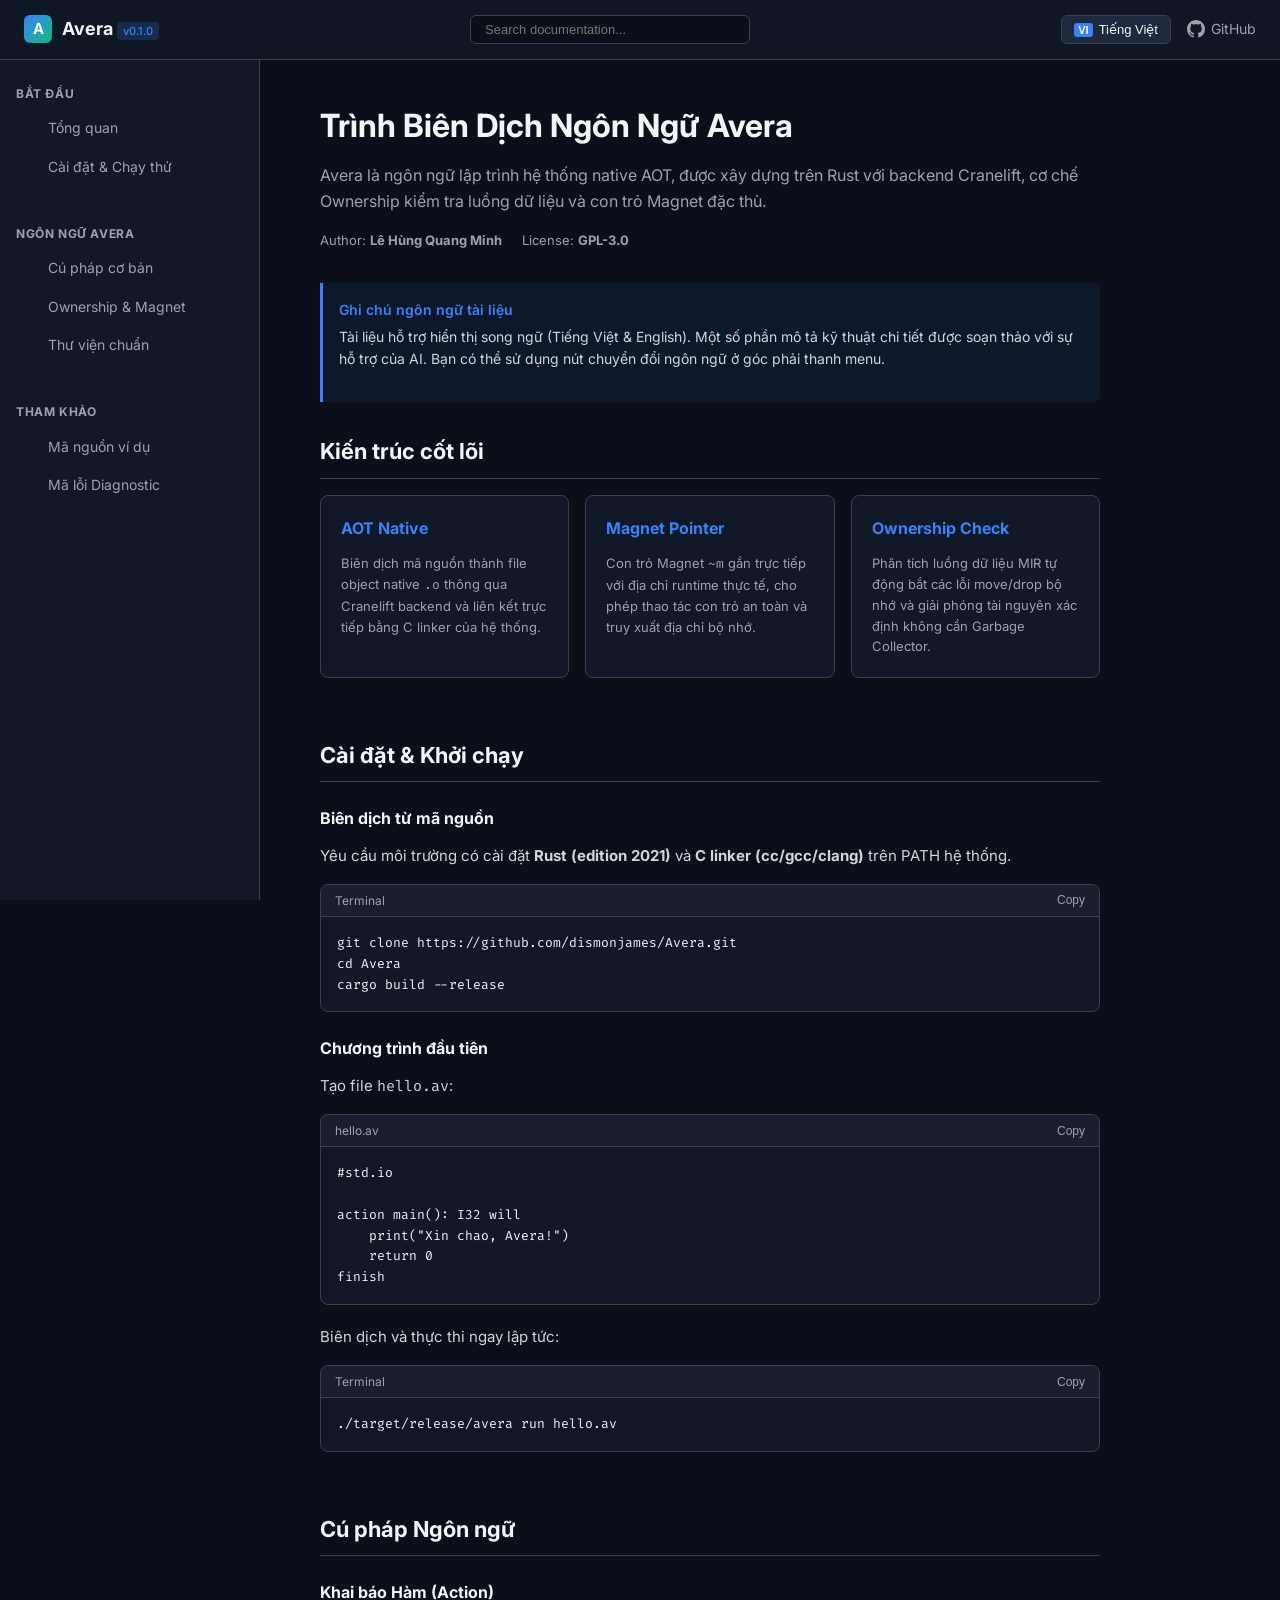
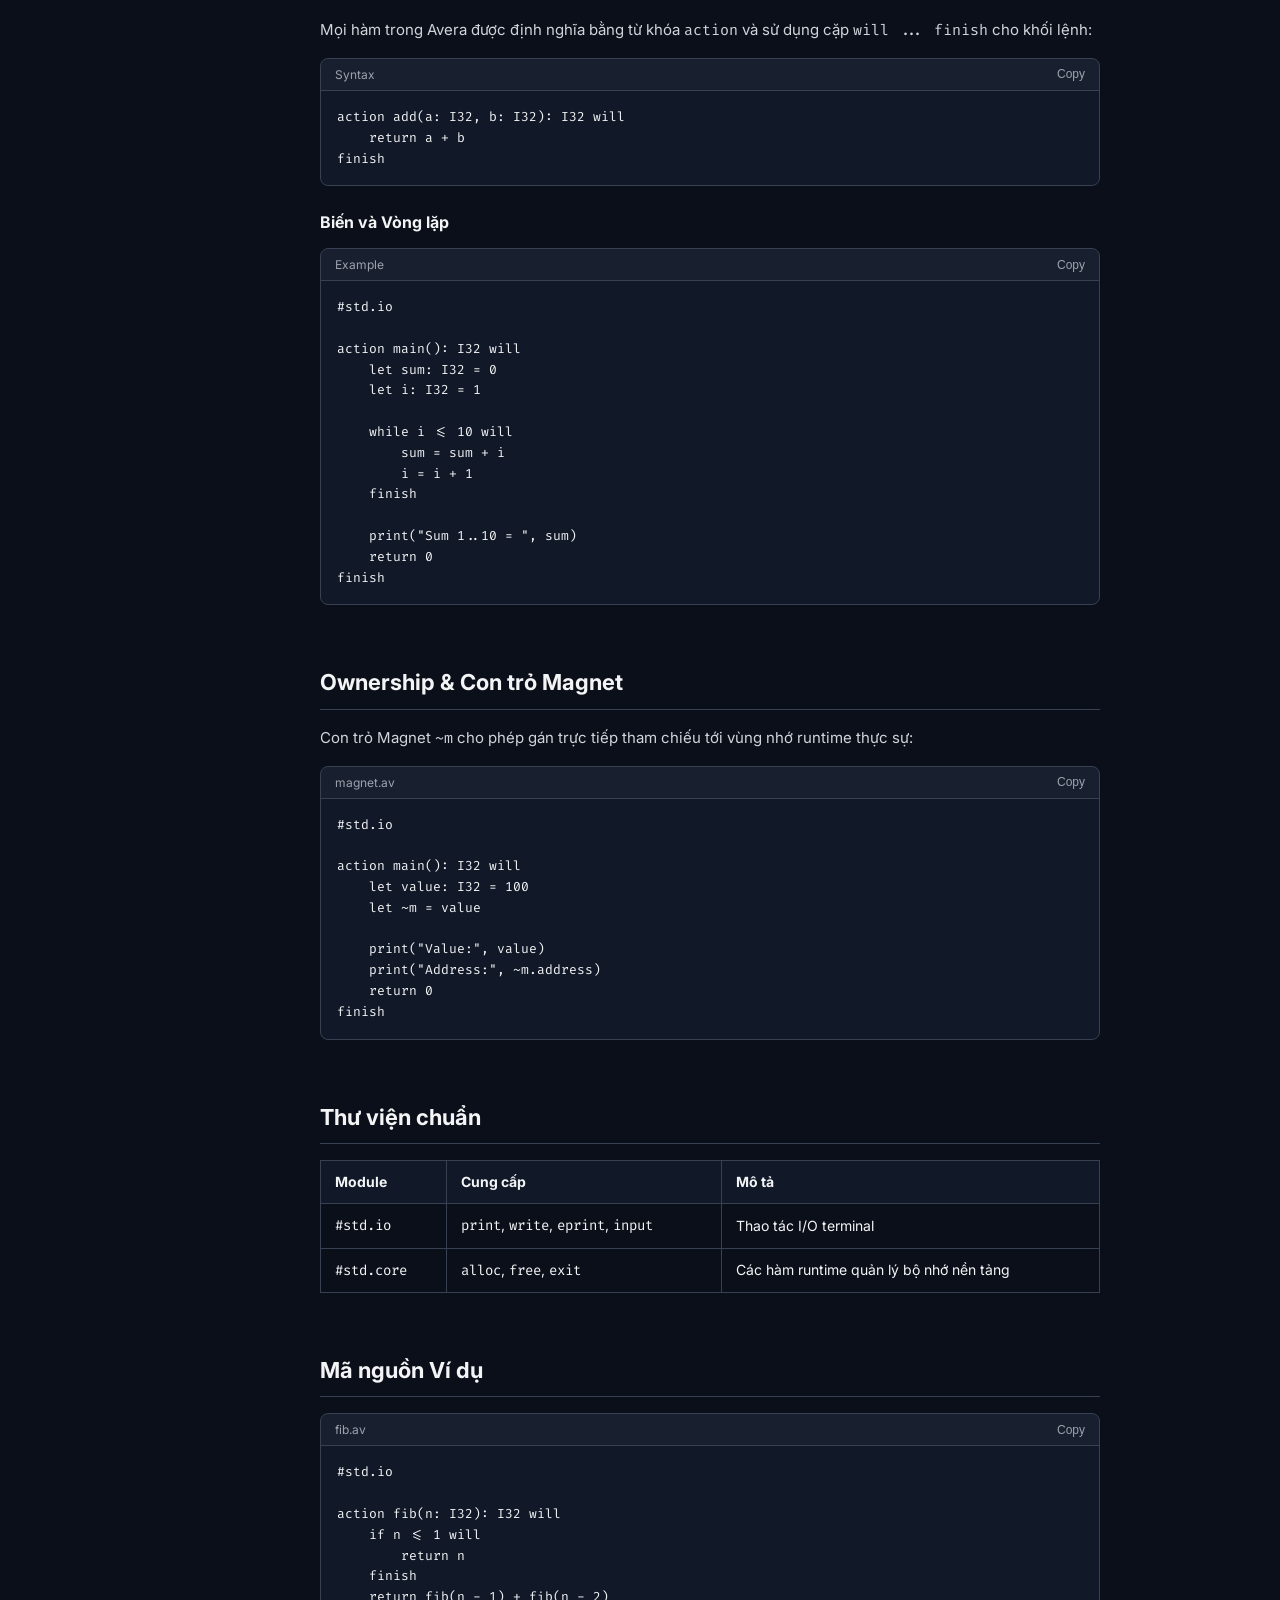
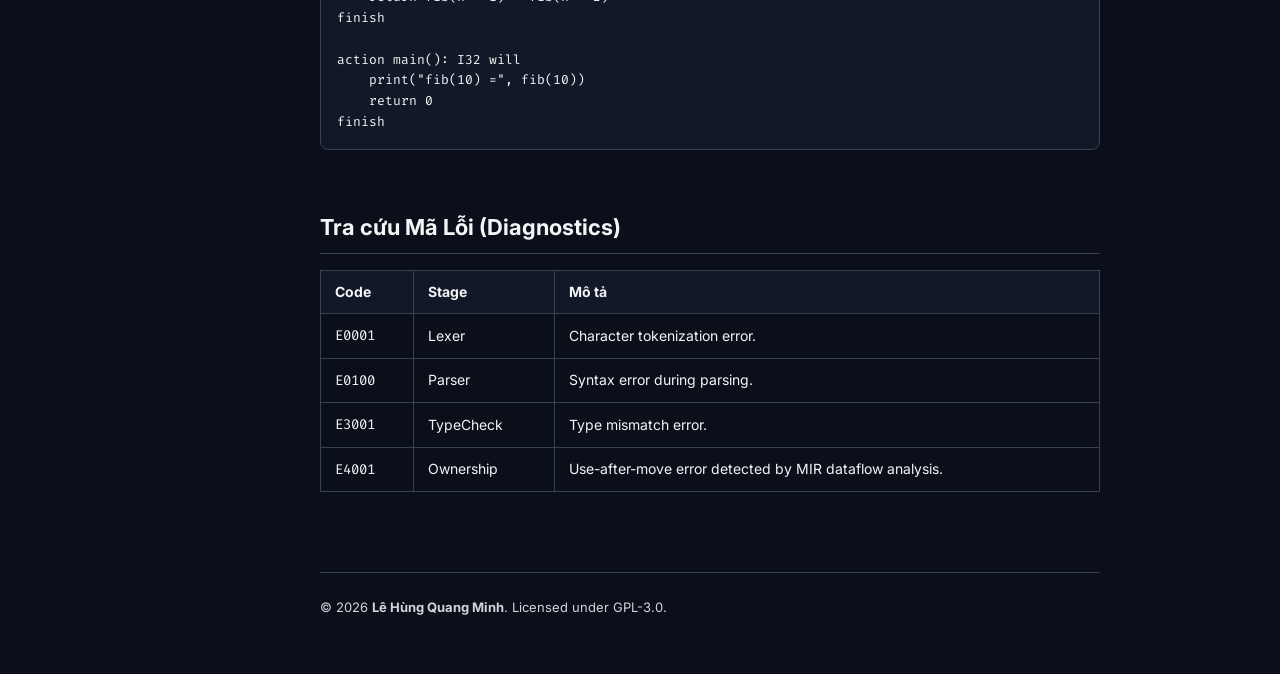
==== site/index.html @ b6e8fd67 "them trang docs bi-lingual va cau hinh github actions deploy github pages" ====
<!DOCTYPE html>
<html lang="vi" class="dark">
<head>
  <meta charset="UTF-8">
  <meta name="viewport" content="width=device-width, initial-scale=1.0">
  <title>Avera Compiler — Documentation</title>
  <link rel="preconnect" href="https://fonts.googleapis.com">
  <link rel="preconnect" href="https://fonts.gstatic.com" crossorigin>
  <link href="https://fonts.googleapis.com/css2?family=Fira+Code:wght@400;500;600&family=Inter:wght@300;400;500;600;700&display=swap" rel="stylesheet">
  <link rel="stylesheet" href="style.css">
</head>
<body>
  <header class="navbar">
    <div class="nav-left">
      <a href="#" class="logo">
        <span class="logo-mark">A</span>
        <span class="logo-text">Avera <span class="version-tag">v0.1.0</span></span>
      </a>
    </div>
    <div class="nav-center">
      <div class="search-box">
        <input type="text" id="searchInput" placeholder="Search documentation...">
      </div>
    </div>
    <div class="nav-right">
      <button id="langToggleBtn" class="lang-btn" aria-label="Toggle language">
        <span class="lang-badge">VI</span>
        <span class="lang-text">Tiếng Việt</span>
      </button>
      <a href="https://github.com/dismonjames/Avera" target="_blank" rel="noopener" class="github-link">
        <svg height="18" width="18" viewBox="0 0 16 16" fill="currentColor">
          <path d="M8 0C3.58 0 0 3.58 0 8c0 3.54 2.29 6.53 5.47 7.59.4.07.55-.17.55-.38 0-.19-.01-.82-.01-1.49-2.01.37-2.53-.49-2.69-.94-.09-.23-.48-.94-.82-1.13-.28-.15-.68-.52-.01-.53.63-.01 1.08.58 1.23.82.72 1.21 1.87.87 2.33.66.07-.52.28-.87.51-1.07-1.78-.2-3.64-.89-3.64-3.95 0-.87.31-1.59.82-2.15-.08-.2-.36-1.02.08-2.12 0 0 .67-.21 2.2.82.64-.18 1.32-.27 2-.27.68 0 1.36.09 2 .27 1.53-1.04 2.2-.82 2.2-.82.44 1.1.16 1.92.08 2.12.51.56.82 1.28.82 2.15 0 3.07-1.87 3.75-3.65 3.95.29.25.54.73.54 1.48 0 1.07-.01 1.93-.01 2.2 0 .21.15.46.55.38A8.013 8.013 0 0016 8c0-4.42-3.58-8-8-8z"/>
        </svg>
        GitHub
      </a>
    </div>
  </header>

  <div class="layout">
    <aside class="sidebar">
      <nav class="sidebar-nav">
        <div class="nav-section">
          <div class="nav-section-title"><span class="lang-vi">Bắt đầu</span><span class="lang-en hidden">Getting Started</span></div>
          <ul>
            <li><a href="#overview" class="nav-link active"><span class="lang-vi">Tổng quan</span><span class="lang-en hidden">Overview</span></a></li>
            <li><a href="#quickstart" class="nav-link"><span class="lang-vi">Cài đặt & Chạy thử</span><span class="lang-en hidden">Quickstart</span></a></li>
          </ul>
        </div>

        <div class="nav-section">
          <div class="nav-section-title"><span class="lang-vi">Ngôn ngữ Avera</span><span class="lang-en hidden">Language Reference</span></div>
          <ul>
            <li><a href="#syntax" class="nav-link"><span class="lang-vi">Cú pháp cơ bản</span><span class="lang-en hidden">Basic Syntax</span></a></li>
            <li><a href="#ownership" class="nav-link"><span class="lang-vi">Ownership & Magnet</span><span class="lang-en hidden">Ownership & Magnet</span></a></li>
            <li><a href="#stdlib" class="nav-link"><span class="lang-vi">Thư viện chuẩn</span><span class="lang-en hidden">Standard Library</span></a></li>
          </ul>
        </div>

        <div class="nav-section">
          <div class="nav-section-title"><span class="lang-vi">Tham khảo</span><span class="lang-en hidden">Reference</span></div>
          <ul>
            <li><a href="#examples" class="nav-link"><span class="lang-vi">Mã nguồn ví dụ</span><span class="lang-en hidden">Code Examples</span></a></li>
            <li><a href="#diagnostics" class="nav-link"><span class="lang-vi">Mã lỗi Diagnostic</span><span class="lang-en hidden">Diagnostics</span></a></li>
          </ul>
        </div>
      </nav>
    </aside>

    <main class="main-content">
      <!-- Section: Overview -->
      <section id="overview" class="doc-section">
        <div class="hero">
          <h1>
            <span class="lang-vi">Trình Biên Dịch Ngôn Ngữ Avera</span>
            <span class="lang-en hidden">The Avera Compiler Documentation</span>
          </h1>
          <p class="lead">
            <span class="lang-vi">Avera là ngôn ngữ lập trình hệ thống native AOT, được xây dựng trên Rust với backend Cranelift, cơ chế Ownership kiểm tra luồng dữ liệu và con trỏ Magnet đặc thù.</span>
            <span class="lang-en hidden">Avera is a stage-0 AOT native systems programming language written in Rust with Cranelift codegen, compile-time ownership tracking, and Magnet pointers.</span>
          </p>
          <div class="meta-row">
            <span class="meta-item">Author: <strong>Lê Hùng Quang Minh</strong></span>
            <span class="meta-item">License: <strong>GPL-3.0</strong></span>
          </div>
        </div>

        <div class="notice-box">
          <div class="notice-title"><span class="lang-vi">Ghi chú ngôn ngữ tài liệu</span><span class="lang-en hidden">Documentation Language Note</span></div>
          <p class="lang-vi">Tài liệu hỗ trợ hiển thị song ngữ (Tiếng Việt & English). Một số phần mô tả kỹ thuật chi tiết được soạn thảo với sự hỗ trợ của AI. Bạn có thể sử dụng nút chuyển đổi ngôn ngữ ở góc phải thanh menu.</p>
          <p class="lang-en hidden">This site supports bilingual documentation (Vietnamese & English). Toggle the language switcher at the top navigation bar at any time.</p>
        </div>

        <h2><span class="lang-vi">Kiến trúc cốt lõi</span><span class="lang-en hidden">Core Architecture</span></h2>
        <div class="grid-3">
          <div class="card">
            <h3><span class="lang-vi">AOT Native</span><span class="lang-en hidden">AOT Native</span></h3>
            <p class="lang-vi">Biên dịch mã nguồn thành file object native <code>.o</code> thông qua Cranelift backend và liên kết trực tiếp bằng C linker của hệ thống.</p>
            <p class="lang-en hidden">Compiles source code to native object files using Cranelift IR and links directly with system C linker.</p>
          </div>
          <div class="card">
            <h3><span class="lang-vi">Magnet Pointer</span><span class="lang-en hidden">Magnet Pointer</span></h3>
            <p class="lang-vi">Con trỏ Magnet <code>~m</code> gắn trực tiếp với địa chỉ runtime thực tế, cho phép thao tác con trỏ an toàn và truy xuất địa chỉ bộ nhớ.</p>
            <p class="lang-en hidden">Magnet pointers <code>~m</code> attach to live runtime memory addresses and allow explicit machine address inspection.</p>
          </div>
          <div class="card">
            <h3><span class="lang-vi">Ownership Check</span><span class="lang-en hidden">Ownership Check</span></h3>
            <p class="lang-vi">Phân tích luồng dữ liệu MIR tự động bắt các lỗi move/drop bộ nhớ và giải phóng tài nguyên xác định không cần Garbage Collector.</p>
            <p class="lang-en hidden">MIR dataflow analysis verifies memory move and drop states automatically without requiring a Garbage Collector.</p>
          </div>
        </div>
      </section>

      <!-- Section: Quickstart -->
      <section id="quickstart" class="doc-section">
        <h2><span class="lang-vi">Cài đặt & Khởi chạy</span><span class="lang-en hidden">Quickstart & Installation</span></h2>

        <h3><span class="lang-vi">Biên dịch từ mã nguồn</span><span class="lang-en hidden">Building from Source</span></h3>
        <p class="lang-vi">Yêu cầu môi trường có cài đặt <strong>Rust (edition 2021)</strong> và <strong>C linker (cc/gcc/clang)</strong> trên PATH hệ thống.</p>
        <p class="lang-en hidden">Requires <strong>Rust (edition 2021)</strong> and a system <strong>C linker (cc/gcc/clang)</strong> available on PATH.</p>

        <div class="code-block">
          <div class="code-header"><span>Terminal</span><button class="copy-btn">Copy</button></div>
          <pre><code>git clone https://github.com/dismonjames/Avera.git
cd Avera
cargo build --release</code></pre>
        </div>

        <h3><span class="lang-vi">Chương trình đầu tiên</span><span class="lang-en hidden">First Program</span></h3>
        <p class="lang-vi">Tạo file <code>hello.av</code>:</p>
        <p class="lang-en hidden">Create file <code>hello.av</code>:</p>

        <div class="code-block">
          <div class="code-header"><span>hello.av</span><button class="copy-btn">Copy</button></div>
          <pre><code>#std.io

action main(): I32 will
    print("Xin chao, Avera!")
    return 0
finish</code></pre>
        </div>

        <p class="lang-vi">Biên dịch và thực thi ngay lập tức:</p>
        <p class="lang-en hidden">Compile and run immediately:</p>
        <div class="code-block">
          <div class="code-header"><span>Terminal</span><button class="copy-btn">Copy</button></div>
          <pre><code>./target/release/avera run hello.av</code></pre>
        </div>
      </section>

      <!-- Section: Syntax -->
      <section id="syntax" class="doc-section">
        <h2><span class="lang-vi">Cú pháp Ngôn ngữ</span><span class="lang-en hidden">Language Syntax</span></h2>

        <h3><span class="lang-vi">Khai báo Hàm (Action)</span><span class="lang-en hidden">Function Declarations (Actions)</span></h3>
        <p class="lang-vi">Mọi hàm trong Avera được định nghĩa bằng từ khóa <code>action</code> và sử dụng cặp <code>will ... finish</code> cho khối lệnh:</p>
        <p class="lang-en hidden">Functions in Avera are defined using the <code>action</code> keyword with <code>will ... finish</code> block scopes:</p>

        <div class="code-block">
          <div class="code-header"><span>Syntax</span><button class="copy-btn">Copy</button></div>
          <pre><code>action add(a: I32, b: I32): I32 will
    return a + b
finish</code></pre>
        </div>

        <h3><span class="lang-vi">Biến và Vòng lặp</span><span class="lang-en hidden">Variables & Loops</span></h3>
        <div class="code-block">
          <div class="code-header"><span>Example</span><button class="copy-btn">Copy</button></div>
          <pre><code>#std.io

action main(): I32 will
    let sum: I32 = 0
    let i: I32 = 1

    while i <= 10 will
        sum = sum + i
        i = i + 1
    finish

    print("Sum 1..10 = ", sum)
    return 0
finish</code></pre>
        </div>
      </section>

      <!-- Section: Ownership -->
      <section id="ownership" class="doc-section">
        <h2><span class="lang-vi">Ownership & Con trỏ Magnet</span><span class="lang-en hidden">Ownership & Magnet Pointers</span></h2>
        <p class="lang-vi">Con trỏ Magnet <code>~m</code> cho phép gán trực tiếp tham chiếu tới vùng nhớ runtime thực sự:</p>
        <p class="lang-en hidden">Magnet pointers <code>~m</code> bind directly to runtime memory addresses:</p>

        <div class="code-block">
          <div class="code-header"><span>magnet.av</span><button class="copy-btn">Copy</button></div>
          <pre><code>#std.io

action main(): I32 will
    let value: I32 = 100
    let ~m = value

    print("Value:", value)
    print("Address:", ~m.address)
    return 0
finish</code></pre>
        </div>
      </section>

      <!-- Section: Stdlib -->
      <section id="stdlib" class="doc-section">
        <h2><span class="lang-vi">Thư viện chuẩn</span><span class="lang-en hidden">Standard Library</span></h2>
        <table class="table">
          <thead>
            <tr>
              <th>Module</th>
              <th><span class="lang-vi">Cung cấp</span><span class="lang-en hidden">Exports</span></th>
              <th><span class="lang-vi">Mô tả</span><span class="lang-en hidden">Description</span></th>
            </tr>
          </thead>
          <tbody>
            <tr>
              <td><code>#std.io</code></td>
              <td><code>print</code>, <code>write</code>, <code>eprint</code>, <code>input</code></td>
              <td><span class="lang-vi">Thao tác I/O terminal</span><span class="lang-en hidden">Console input and output</span></td>
            </tr>
            <tr>
              <td><code>#std.core</code></td>
              <td><code>alloc</code>, <code>free</code>, <code>exit</code></td>
              <td><span class="lang-vi">Các hàm runtime quản lý bộ nhớ nền tảng</span><span class="lang-en hidden">Core memory and runtime routines</span></td>
            </tr>
          </tbody>
        </table>
      </section>

      <!-- Section: Examples -->
      <section id="examples" class="doc-section">
        <h2><span class="lang-vi">Mã nguồn Ví dụ</span><span class="lang-en hidden">Code Examples</span></h2>
        <div class="code-block">
          <div class="code-header"><span>fib.av</span><button class="copy-btn">Copy</button></div>
          <pre><code>#std.io

action fib(n: I32): I32 will
    if n <= 1 will
        return n
    finish
    return fib(n - 1) + fib(n - 2)
finish

action main(): I32 will
    print("fib(10) =", fib(10))
    return 0
finish</code></pre>
        </div>
      </section>

      <!-- Section: Diagnostics -->
      <section id="diagnostics" class="doc-section">
        <h2><span class="lang-vi">Tra cứu Mã Lỗi (Diagnostics)</span><span class="lang-en hidden">Diagnostics Reference</span></h2>
        <table class="table">
          <thead>
            <tr>
              <th>Code</th>
              <th>Stage</th>
              <th><span class="lang-vi">Mô tả</span><span class="lang-en hidden">Explanation</span></th>
            </tr>
          </thead>
          <tbody>
            <tr><td><code>E0001</code></td><td>Lexer</td><td>Character tokenization error.</td></tr>
            <tr><td><code>E0100</code></td><td>Parser</td><td>Syntax error during parsing.</td></tr>
            <tr><td><code>E3001</code></td><td>TypeCheck</td><td>Type mismatch error.</td></tr>
            <tr><td><code>E4001</code></td><td>Ownership</td><td>Use-after-move error detected by MIR dataflow analysis.</td></tr>
          </tbody>
        </table>
      </section>

      <footer class="footer">
        <p>© 2026 <strong>Lê Hùng Quang Minh</strong>. Licensed under GPL-3.0.</p>
      </footer>
    </main>
  </div>

  <script src="app.js"></script>
</body>
</html>
---- site/style.css ----
:root {
  --bg-main: #0b0f19;
  --bg-sidebar: #111827;
  --bg-card: #1f293d;
  --border-color: #374151;
  --text-main: #f3f4f6;
  --text-muted: #9ca3af;
  --primary: #3b82f6;
  --primary-hover: #2563eb;
  --accent: #10b981;
  --code-bg: #111827;
  --font-body: 'Inter', -apple-system, BlinkMacSystemFont, sans-serif;
  --font-mono: 'Fira Code', monospace;
}

* {
  box-sizing: border-box;
  margin: 0;
  padding: 0;
}

body {
  background-color: var(--bg-main);
  color: var(--text-main);
  font-family: var(--font-body);
  font-size: 15px;
  line-height: 1.6;
  -webkit-font-smoothing: antialiased;
}

/* Navbar */
.navbar {
  position: fixed;
  top: 0;
  left: 0;
  right: 0;
  height: 60px;
  background-color: rgba(17, 24, 39, 0.85);
  backdrop-filter: blur(10px);
  border-bottom: 1px solid var(--border-color);
  display: flex;
  align-items: center;
  justify-content: space-between;
  padding: 0 24px;
  z-index: 100;
}

.logo {
  display: flex;
  align-items: center;
  gap: 10px;
  text-decoration: none;
  color: var(--text-main);
  font-weight: 700;
  font-size: 18px;
}

.logo-mark {
  background: linear-gradient(135deg, #3b82f6, #10b981);
  color: #fff;
  width: 28px;
  height: 28px;
  border-radius: 6px;
  display: flex;
  align-items: center;
  justify-content: center;
  font-size: 15px;
}

.version-tag {
  font-size: 11px;
  background-color: rgba(59, 130, 246, 0.2);
  color: var(--primary);
  padding: 2px 6px;
  border-radius: 4px;
  font-weight: 500;
}

.search-box input {
  background-color: var(--bg-main);
  border: 1px solid var(--border-color);
  border-radius: 6px;
  padding: 6px 14px;
  color: var(--text-main);
  width: 280px;
  font-size: 13px;
  outline: none;
  transition: border-color 0.2s;
}

.search-box input:focus {
  border-color: var(--primary);
}

.nav-right {
  display: flex;
  align-items: center;
  gap: 16px;
}

.lang-btn {
  background-color: var(--bg-card);
  border: 1px solid var(--border-color);
  color: var(--text-main);
  padding: 6px 12px;
  border-radius: 6px;
  font-size: 13px;
  cursor: pointer;
  display: flex;
  align-items: center;
  gap: 6px;
  transition: background-color 0.2s;
}

.lang-btn:hover {
  background-color: #374151;
}

.lang-badge {
  font-size: 11px;
  font-weight: 700;
  background-color: var(--primary);
  color: #fff;
  padding: 1px 4px;
  border-radius: 3px;
}

.github-link {
  color: var(--text-muted);
  text-decoration: none;
  display: flex;
  align-items: center;
  gap: 6px;
  font-size: 14px;
  transition: color 0.2s;
}

.github-link:hover {
  color: var(--text-main);
}

/* Layout */
.layout {
  display: flex;
  margin-top: 60px;
  min-height: calc(100vh - 60px);
}

.sidebar {
  width: 260px;
  background-color: var(--bg-sidebar);
  border-right: 1px solid var(--border-color);
  position: fixed;
  top: 60px;
  bottom: 0;
  overflow-y: auto;
  padding: 24px 16px;
}

.sidebar-nav {
  display: flex;
  flex-direction: column;
  gap: 24px;
}

.nav-section-title {
  font-size: 12px;
  font-weight: 700;
  text-transform: uppercase;
  color: var(--text-muted);
  letter-spacing: 0.05em;
  margin-bottom: 8px;
}

.sidebar nav ul {
  list-style: none;

  display: flex;
  flex-direction: column;
  gap: 4px;
}

.nav-link {
  display: block;
  padding: 6px 12px;
  color: var(--text-muted);
  text-decoration: none;
  font-size: 14px;
  border-radius: 6px;
  transition: all 0.2s;
}

.nav-link:hover, .nav-link.active {
  color: var(--text-main);
  background-color: rgba(59, 130, 246, 0.1);

}

.nav-link.active {
  color: var(--primary);
  font-weight: 600;
}

.main-content {
  margin-left: 260px;
  flex: 1;
  padding: 40px 60px;
  max-width: 900px;
}

.doc-section {
  margin-bottom: 60px;

}

.hero {
  margin-bottom: 32px;
}

.hero h1 {
  font-size: 32px;
  font-weight: 700;
  margin-bottom: 12px;
}

.lead {
  font-size: 16px;
  color: var(--text-muted);
  margin-bottom: 16px;
}

.meta-row {
  display: flex;
  gap: 20px;
  font-size: 13px;
  color: var(--text-muted);
}

.notice-box {
  background-color: rgba(59, 130, 246, 0.08);
  border-left: 3px solid var(--primary);
  padding: 16px;
  border-radius: 0 6px 6px 0;
  margin-bottom: 32px;

  font-size: 14px;
}

.notice-title {
  font-weight: 600;
  color: var(--primary);
  margin-bottom: 4px;
}

h2 {
  font-size: 22px;
  margin-top: 32px;
  margin-bottom: 16px;
  border-bottom: 1px solid var(--border-color);
  padding-bottom: 8px;
}

h3 {
  font-size: 16px;
  margin-top: 24px;
  margin-bottom: 12px;
}

p, ul {
  margin-bottom: 16px;
  color: #d1d5db;
}

ul {
  padding-left: 20px;
}

.grid-3 {
  display: grid;
  grid-template-columns: repeat(auto-fit, minmax(220px, 1fr));
  gap: 16px;
  margin-top: 16px;
}

.card {
  background-color: var(--bg-sidebar);
  border: 1px solid var(--border-color);
  padding: 20px;
  border-radius: 8px;
}

.card h3 {
  margin-top: 0;
  color: var(--primary);
}

.card p {
  font-size: 13px;
  margin-bottom: 0;
  color: var(--text-muted);
}

/* Code block */
.code-block {
  background-color: var(--code-bg);
  border: 1px solid var(--border-color);
  border-radius: 8px;
  margin-bottom: 20px;
  overflow: hidden;
}

.code-header {
  display: flex;
  justify-content: space-between;
  align-items: center;
  background-color: rgba(255, 255, 255, 0.03);
  padding: 6px 14px;
  font-size: 12px;
  color: var(--text-muted);
  border-bottom: 1px solid var(--border-color);
}

.copy-btn {
  background: none;
  border: none;
  color: var(--text-muted);
  cursor: pointer;
  font-size: 12px;
}

.copy-btn:hover {
  color: var(--text-main);
}

pre {
  padding: 16px;
  font-family: var(--font-mono);
  font-size: 13px;
  overflow-x: auto;
}

code {
  font-family: var(--font-mono);
}

/* Table */
.table {
  width: 100%;
  border-collapse: collapse;
  margin-bottom: 24px;
  font-size: 14px;
}

.table th, .table td {
  border: 1px solid var(--border-color);
  padding: 10px 14px;
  text-align: left;
}

.table th {
  background-color: var(--bg-sidebar);
  color: var(--text-main);
}

.footer {
  margin-top: 80px;
  padding-top: 24px;
  border-top: 1px solid var(--border-color);
  font-size: 13px;
  color: var(--text-muted);
}

.hidden {
  display: none !important;
}

@media (max-width: 768px) {
  .sidebar {
    display: none;
  }
  .main-content {
    margin-left: 0;
    padding: 24px 16px;
  }
  .search-box input {
    width: 160px;
  }
}
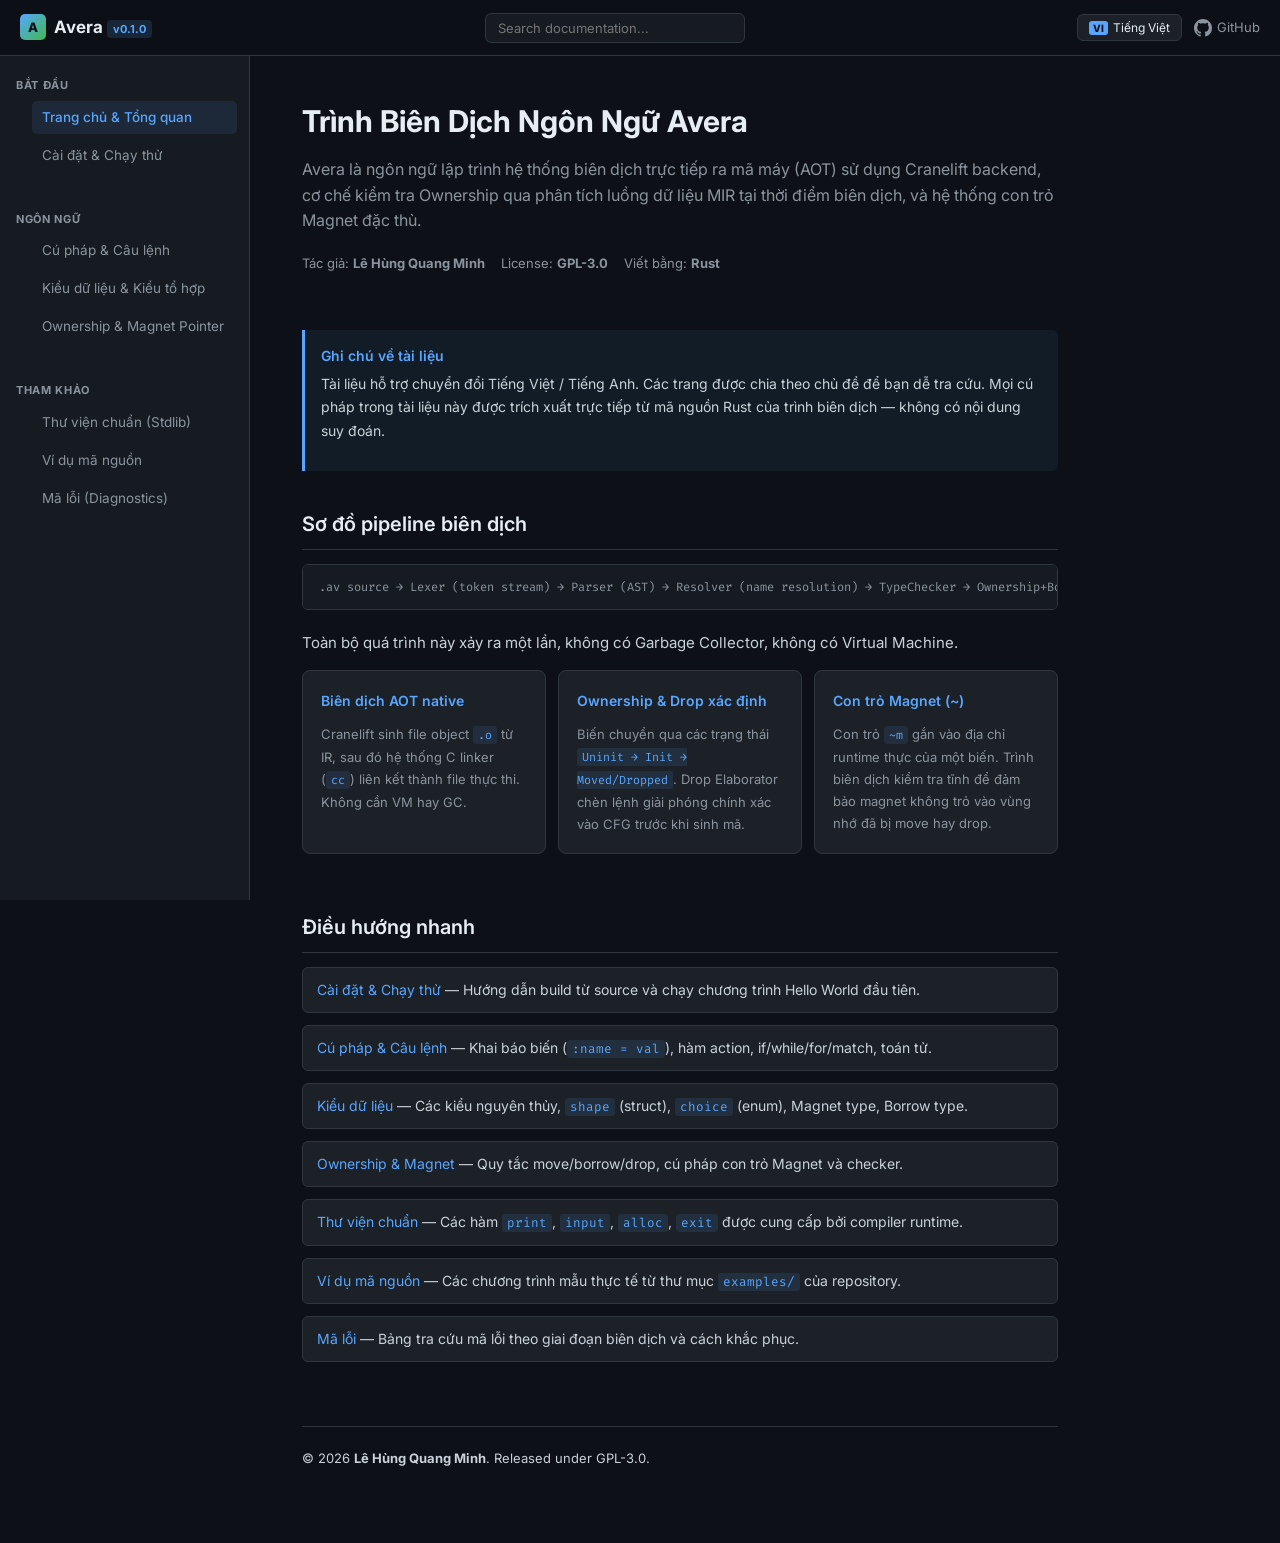
==== commit f8cf4c5c: "viet lai toan bo docs tach tung trang giai thich chinh xac tung cu phap" ====
--- a/site/index.html
+++ b/site/index.html
@@ -1,281 +1,119 @@
 <!DOCTYPE html>
-<html lang="vi" class="dark">
+<html lang="vi">
 <head>
   <meta charset="UTF-8">
   <meta name="viewport" content="width=device-width, initial-scale=1.0">
-  <title>Avera Compiler — Documentation</title>
+  <title>Avera Language Docs</title>
   <link rel="preconnect" href="https://fonts.googleapis.com">
   <link rel="preconnect" href="https://fonts.gstatic.com" crossorigin>
   <link href="https://fonts.googleapis.com/css2?family=Fira+Code:wght@400;500;600&family=Inter:wght@300;400;500;600;700&display=swap" rel="stylesheet">
   <link rel="stylesheet" href="style.css">
 </head>
 <body>
-  <header class="navbar">
-    <div class="nav-left">
-      <a href="#" class="logo">
-        <span class="logo-mark">A</span>
-        <span class="logo-text">Avera <span class="version-tag">v0.1.0</span></span>
-      </a>
+<header class="navbar">
+  <div class="nav-l">
+    <a href="index.html" class="logo">
+      <div class="logo-mark">A</div>
+      <span class="logo-text">Avera <span class="vtag">v0.1.0</span></span>
+    </a>
+  </div>
+  <div class="nav-c">
+    <div class="search-box">
+      <input type="text" id="searchInput" placeholder="Search documentation...">
     </div>
-    <div class="nav-center">
-      <div class="search-box">
-        <input type="text" id="searchInput" placeholder="Search documentation...">
-      </div>
+  </div>
+  <div class="nav-r">
+    <button id="langToggleBtn" class="lang-btn">
+      <span class="lang-badge">VI</span>
+      <span class="lang-text">Tiếng Việt</span>
+    </button>
+    <a href="https://github.com/dismonjames/Avera" target="_blank" rel="noopener" class="gh-link">
+      <svg height="18" width="18" viewBox="0 0 16 16" fill="currentColor">
+        <path d="M8 0C3.58 0 0 3.58 0 8c0 3.54 2.29 6.53 5.47 7.59.4.07.55-.17.55-.38 0-.19-.01-.82-.01-1.49-2.01.37-2.53-.49-2.69-.94-.09-.23-.48-.94-.82-1.13-.28-.15-.68-.52-.01-.53.63-.01 1.08.58 1.23.82.72 1.21 1.87.87 2.33.66.07-.52.28-.87.51-1.07-1.78-.2-3.64-.89-3.64-3.95 0-.87.31-1.59.82-2.15-.08-.2-.36-1.02.08-2.12 0 0 .67-.21 2.2.82.64-.18 1.32-.27 2-.27.68 0 1.36.09 2 .27 1.53-1.04 2.2-.82 2.2-.82.44 1.1.16 1.92.08 2.12.51.56.82 1.28.82 2.15 0 3.07-1.87 3.75-3.65 3.95.29.25.54.73.54 1.48 0 1.07-.01 1.93-.01 2.2 0 .21.15.46.55.38A8.013 8.013 0 0016 8c0-4.42-3.58-8-8-8z"/>
+      </svg>
+      GitHub
+    </a>
+  </div>
+</header>
+
+<div class="layout">
+  <aside class="sidebar">
+    <nav class="sidebar-nav">
+      <div class="nav-section">
+          <div class="ns-title"><span class="vi">Bắt đầu</span><span class="en hidden">Getting Started</span></div>
+          <ul><li><a href="index.html" class="nav-link active"><span class="vi">Trang chủ & Tổng quan</span><span class="en hidden">Overview</span></a></li><li><a href="getting-started.html" class="nav-link"><span class="vi">Cài đặt & Chạy thử</span><span class="en hidden">Getting Started</span></a></li></ul></div><div class="nav-section">
+          <div class="ns-title"><span class="vi">Ngôn ngữ</span><span class="en hidden">Language</span></div>
+          <ul><li><a href="syntax.html" class="nav-link"><span class="vi">Cú pháp & Câu lệnh</span><span class="en hidden">Syntax & Statements</span></a></li><li><a href="types.html" class="nav-link"><span class="vi">Kiểu dữ liệu & Kiểu tổ hợp</span><span class="en hidden">Types</span></a></li><li><a href="ownership-magnet.html" class="nav-link"><span class="vi">Ownership & Magnet Pointer</span><span class="en hidden">Ownership & Magnet</span></a></li></ul></div><div class="nav-section">
+          <div class="ns-title"><span class="vi">Tham khảo</span><span class="en hidden">Reference</span></div>
+          <ul><li><a href="stdlib.html" class="nav-link"><span class="vi">Thư viện chuẩn (Stdlib)</span><span class="en hidden">Standard Library</span></a></li><li><a href="examples.html" class="nav-link"><span class="vi">Ví dụ mã nguồn</span><span class="en hidden">Code Examples</span></a></li><li><a href="diagnostics.html" class="nav-link"><span class="vi">Mã lỗi (Diagnostics)</span><span class="en hidden">Diagnostics</span></a></li></ul></div>
+    </nav>
+  </aside>
+  <main class="main">
+    
+<div class="hero doc-section">
+  <h1><span class="vi">Trình Biên Dịch Ngôn Ngữ Avera</span><span class="en hidden">The Avera Programming Language</span></h1>
+  <p class="lead">
+    <span class="vi">Avera là ngôn ngữ lập trình hệ thống biên dịch trực tiếp ra mã máy (AOT) sử dụng Cranelift backend, cơ chế kiểm tra Ownership qua phân tích luồng dữ liệu MIR tại thời điểm biên dịch, và hệ thống con trỏ Magnet đặc thù.</span><span class="en hidden">Avera is an ahead-of-time (AOT) native systems language compiled to machine code via Cranelift, with compile-time memory safety enforced through MIR dataflow analysis and a unique Magnet pointer discipline.</span>
+  </p>
+  <div class="meta">
+    <span><span class="vi">Tác giả</span><span class="en hidden">Author</span>: <strong>Lê Hùng Quang Minh</strong></span>
+    <span>License: <strong>GPL-3.0</strong></span>
+    <span><span class="vi">Viết bằng</span><span class="en hidden">Written in</span>: <strong>Rust</strong></span>
+  </div>
+</div>
+
+<div class="notice">
+  <div class="nt"><span class="vi">Ghi chú về tài liệu</span><span class="en hidden">Documentation Note</span></div>
+  <p class="vi">Tài liệu hỗ trợ chuyển đổi Tiếng Việt / Tiếng Anh. Các trang được chia theo chủ đề để bạn dễ tra cứu. Mọi cú pháp trong tài liệu này được trích xuất trực tiếp từ mã nguồn Rust của trình biên dịch — không có nội dung suy đoán.</p>
+  <p class="en hidden">This documentation supports Vietnamese / English toggle. Each page covers a dedicated topic. All syntax shown here is extracted directly from the compiler Rust source — nothing is made up.</p>
+</div>
+
+<div class="doc-section">
+  <h2><span class="vi">Sơ đồ pipeline biên dịch</span><span class="en hidden">Compiler Pipeline</span></h2>
+  <div class="pipeline">
+    .av source → Lexer (token stream) → Parser (AST) → Resolver (name resolution) →
+    TypeChecker → Ownership+Borrow+Magnet check (MIR) → Drop Elaboration → Cranelift IR → .o → Linker → native binary
+  </div>
+  <p class="vi">Toàn bộ quá trình này xảy ra một lần, không có Garbage Collector, không có Virtual Machine.</p>
+  <p class="en hidden">This entire pipeline runs once per program. There is no garbage collector and no virtual machine.</p>
+
+  <div class="grid3">
+    <div class="card">
+      <h3><span class="vi">Biên dịch AOT native</span><span class="en hidden">AOT Native Compilation</span></h3>
+      <p class="vi">Cranelift sinh file object <code>.o</code> từ IR, sau đó hệ thống C linker (<code>cc</code>) liên kết thành file thực thi. Không cần VM hay GC.</p>
+      <p class="en hidden">Cranelift emits <code>.o</code> object files from its IR. The system C linker (<code>cc</code>) produces the final binary. No VM or GC.</p>
     </div>
-    <div class="nav-right">
-      <button id="langToggleBtn" class="lang-btn" aria-label="Toggle language">
-        <span class="lang-badge">VI</span>
-        <span class="lang-text">Tiếng Việt</span>
-      </button>
-      <a href="https://github.com/dismonjames/Avera" target="_blank" rel="noopener" class="github-link">
-        <svg height="18" width="18" viewBox="0 0 16 16" fill="currentColor">
-          <path d="M8 0C3.58 0 0 3.58 0 8c0 3.54 2.29 6.53 5.47 7.59.4.07.55-.17.55-.38 0-.19-.01-.82-.01-1.49-2.01.37-2.53-.49-2.69-.94-.09-.23-.48-.94-.82-1.13-.28-.15-.68-.52-.01-.53.63-.01 1.08.58 1.23.82.72 1.21 1.87.87 2.33.66.07-.52.28-.87.51-1.07-1.78-.2-3.64-.89-3.64-3.95 0-.87.31-1.59.82-2.15-.08-.2-.36-1.02.08-2.12 0 0 .67-.21 2.2.82.64-.18 1.32-.27 2-.27.68 0 1.36.09 2 .27 1.53-1.04 2.2-.82 2.2-.82.44 1.1.16 1.92.08 2.12.51.56.82 1.28.82 2.15 0 3.07-1.87 3.75-3.65 3.95.29.25.54.73.54 1.48 0 1.07-.01 1.93-.01 2.2 0 .21.15.46.55.38A8.013 8.013 0 0016 8c0-4.42-3.58-8-8-8z"/>
-        </svg>
-        GitHub
-      </a>
+    <div class="card">
+      <h3><span class="vi">Ownership & Drop xác định</span><span class="en hidden">Deterministic Ownership & Drop</span></h3>
+      <p class="vi">Biến chuyển qua các trạng thái <code>Uninit → Init → Moved/Dropped</code>. Drop Elaborator chèn lệnh giải phóng chính xác vào CFG trước khi sinh mã.</p>
+      <p class="en hidden">Variables move through states <code>Uninit → Init → Moved/Dropped</code>. Drop Elaborator inserts precise deallocation into the MIR CFG before codegen.</p>
     </div>
-  </header>
+    <div class="card">
+      <h3><span class="vi">Con trỏ Magnet (~)</span><span class="en hidden">Magnet Pointer (~)</span></h3>
+      <p class="vi">Con trỏ <code>~m</code> gắn vào địa chỉ runtime thực của một biến. Trình biên dịch kiểm tra tĩnh để đảm bảo magnet không trỏ vào vùng nhớ đã bị move hay drop.</p>
+      <p class="en hidden">A <code>~m</code> magnet pointer attaches to the live runtime address of a variable. The compiler statically verifies it never points to a moved or dropped location.</p>
+    </div>
+  </div>
+</div>
 
-  <div class="layout">
-    <aside class="sidebar">
-      <nav class="sidebar-nav">
-        <div class="nav-section">
-          <div class="nav-section-title"><span class="lang-vi">Bắt đầu</span><span class="lang-en hidden">Getting Started</span></div>
-          <ul>
-            <li><a href="#overview" class="nav-link active"><span class="lang-vi">Tổng quan</span><span class="lang-en hidden">Overview</span></a></li>
-            <li><a href="#quickstart" class="nav-link"><span class="lang-vi">Cài đặt & Chạy thử</span><span class="lang-en hidden">Quickstart</span></a></li>
-          </ul>
-        </div>
+<div class="doc-section">
+  <h2><span class="vi">Điều hướng nhanh</span><span class="en hidden">Quick Navigation</span></h2>
+  <ul class="qlinks">
+    <li><a href="getting-started.html"><span class="vi">Cài đặt & Chạy thử</span><span class="en hidden">Getting Started</span></a> — <span class="vi">Hướng dẫn build từ source và chạy chương trình Hello World đầu tiên.</span><span class="en hidden">Build from source and run your first Hello World program.</span></li>
+    <li><a href="syntax.html"><span class="vi">Cú pháp & Câu lệnh</span><span class="en hidden">Syntax & Statements</span></a> — <span class="vi">Khai báo biến (<code>:name = val</code>), hàm action, if/while/for/match, toán tử.</span><span class="en hidden">Variable bindings (<code>:name = val</code>), action functions, if/while/for/match, operators.</span></li>
+    <li><a href="types.html"><span class="vi">Kiểu dữ liệu</span><span class="en hidden">Types</span></a> — <span class="vi">Các kiểu nguyên thủy, <code>shape</code> (struct), <code>choice</code> (enum), Magnet type, Borrow type.</span><span class="en hidden">Primitives, <code>shape</code> (structs), <code>choice</code> (enums), Magnet types, Borrow types.</span></li>
+    <li><a href="ownership-magnet.html"><span class="vi">Ownership & Magnet</span><span class="en hidden">Ownership & Magnet</span></a> — <span class="vi">Quy tắc move/borrow/drop, cú pháp con trỏ Magnet và checker.</span><span class="en hidden">Move/borrow/drop rules, Magnet pointer syntax and checker rules.</span></li>
+    <li><a href="stdlib.html"><span class="vi">Thư viện chuẩn</span><span class="en hidden">Standard Library</span></a> — <span class="vi">Các hàm <code>print</code>, <code>input</code>, <code>alloc</code>, <code>exit</code> được cung cấp bởi compiler runtime.</span><span class="en hidden">Built-in functions like <code>print</code>, <code>input</code>, <code>alloc</code>, <code>exit</code> from the compiler runtime.</span></li>
+    <li><a href="examples.html"><span class="vi">Ví dụ mã nguồn</span><span class="en hidden">Code Examples</span></a> — <span class="vi">Các chương trình mẫu thực tế từ thư mục <code>examples/</code> của repository.</span><span class="en hidden">Real working programs from the repository's <code>examples/</code> folder.</span></li>
+    <li><a href="diagnostics.html"><span class="vi">Mã lỗi</span><span class="en hidden">Diagnostics</span></a> — <span class="vi">Bảng tra cứu mã lỗi theo giai đoạn biên dịch và cách khắc phục.</span><span class="en hidden">Error code lookup table by compiler stage and how to fix each error.</span></li>
+  </ul>
+</div>
 
-        <div class="nav-section">
-          <div class="nav-section-title"><span class="lang-vi">Ngôn ngữ Avera</span><span class="lang-en hidden">Language Reference</span></div>
-          <ul>
-            <li><a href="#syntax" class="nav-link"><span class="lang-vi">Cú pháp cơ bản</span><span class="lang-en hidden">Basic Syntax</span></a></li>
-            <li><a href="#ownership" class="nav-link"><span class="lang-vi">Ownership & Magnet</span><span class="lang-en hidden">Ownership & Magnet</span></a></li>
-            <li><a href="#stdlib" class="nav-link"><span class="lang-vi">Thư viện chuẩn</span><span class="lang-en hidden">Standard Library</span></a></li>
-          </ul>
-        </div>
-
-        <div class="nav-section">
-          <div class="nav-section-title"><span class="lang-vi">Tham khảo</span><span class="lang-en hidden">Reference</span></div>
-          <ul>
-            <li><a href="#examples" class="nav-link"><span class="lang-vi">Mã nguồn ví dụ</span><span class="lang-en hidden">Code Examples</span></a></li>
-            <li><a href="#diagnostics" class="nav-link"><span class="lang-vi">Mã lỗi Diagnostic</span><span class="lang-en hidden">Diagnostics</span></a></li>
-          </ul>
-        </div>
-      </nav>
-    </aside>
-
-    <main class="main-content">
-      <!-- Section: Overview -->
-      <section id="overview" class="doc-section">
-        <div class="hero">
-          <h1>
-            <span class="lang-vi">Trình Biên Dịch Ngôn Ngữ Avera</span>
-            <span class="lang-en hidden">The Avera Compiler Documentation</span>
-          </h1>
-          <p class="lead">
-            <span class="lang-vi">Avera là ngôn ngữ lập trình hệ thống native AOT, được xây dựng trên Rust với backend Cranelift, cơ chế Ownership kiểm tra luồng dữ liệu và con trỏ Magnet đặc thù.</span>
-            <span class="lang-en hidden">Avera is a stage-0 AOT native systems programming language written in Rust with Cranelift codegen, compile-time ownership tracking, and Magnet pointers.</span>
-          </p>
-          <div class="meta-row">
-            <span class="meta-item">Author: <strong>Lê Hùng Quang Minh</strong></span>
-            <span class="meta-item">License: <strong>GPL-3.0</strong></span>
-          </div>
-        </div>
-
-        <div class="notice-box">
-          <div class="notice-title"><span class="lang-vi">Ghi chú ngôn ngữ tài liệu</span><span class="lang-en hidden">Documentation Language Note</span></div>
-          <p class="lang-vi">Tài liệu hỗ trợ hiển thị song ngữ (Tiếng Việt & English). Một số phần mô tả kỹ thuật chi tiết được soạn thảo với sự hỗ trợ của AI. Bạn có thể sử dụng nút chuyển đổi ngôn ngữ ở góc phải thanh menu.</p>
-          <p class="lang-en hidden">This site supports bilingual documentation (Vietnamese & English). Toggle the language switcher at the top navigation bar at any time.</p>
-        </div>
-
-        <h2><span class="lang-vi">Kiến trúc cốt lõi</span><span class="lang-en hidden">Core Architecture</span></h2>
-        <div class="grid-3">
-          <div class="card">
-            <h3><span class="lang-vi">AOT Native</span><span class="lang-en hidden">AOT Native</span></h3>
-            <p class="lang-vi">Biên dịch mã nguồn thành file object native <code>.o</code> thông qua Cranelift backend và liên kết trực tiếp bằng C linker của hệ thống.</p>
-            <p class="lang-en hidden">Compiles source code to native object files using Cranelift IR and links directly with system C linker.</p>
-          </div>
-          <div class="card">
-            <h3><span class="lang-vi">Magnet Pointer</span><span class="lang-en hidden">Magnet Pointer</span></h3>
-            <p class="lang-vi">Con trỏ Magnet <code>~m</code> gắn trực tiếp với địa chỉ runtime thực tế, cho phép thao tác con trỏ an toàn và truy xuất địa chỉ bộ nhớ.</p>
-            <p class="lang-en hidden">Magnet pointers <code>~m</code> attach to live runtime memory addresses and allow explicit machine address inspection.</p>
-          </div>
-          <div class="card">
-            <h3><span class="lang-vi">Ownership Check</span><span class="lang-en hidden">Ownership Check</span></h3>
-            <p class="lang-vi">Phân tích luồng dữ liệu MIR tự động bắt các lỗi move/drop bộ nhớ và giải phóng tài nguyên xác định không cần Garbage Collector.</p>
-            <p class="lang-en hidden">MIR dataflow analysis verifies memory move and drop states automatically without requiring a Garbage Collector.</p>
-          </div>
-        </div>
-      </section>
-
-      <!-- Section: Quickstart -->
-      <section id="quickstart" class="doc-section">
-        <h2><span class="lang-vi">Cài đặt & Khởi chạy</span><span class="lang-en hidden">Quickstart & Installation</span></h2>
-
-        <h3><span class="lang-vi">Biên dịch từ mã nguồn</span><span class="lang-en hidden">Building from Source</span></h3>
-        <p class="lang-vi">Yêu cầu môi trường có cài đặt <strong>Rust (edition 2021)</strong> và <strong>C linker (cc/gcc/clang)</strong> trên PATH hệ thống.</p>
-        <p class="lang-en hidden">Requires <strong>Rust (edition 2021)</strong> and a system <strong>C linker (cc/gcc/clang)</strong> available on PATH.</p>
-
-        <div class="code-block">
-          <div class="code-header"><span>Terminal</span><button class="copy-btn">Copy</button></div>
-          <pre><code>git clone https://github.com/dismonjames/Avera.git
-cd Avera
-cargo build --release</code></pre>
-        </div>
-
-        <h3><span class="lang-vi">Chương trình đầu tiên</span><span class="lang-en hidden">First Program</span></h3>
-        <p class="lang-vi">Tạo file <code>hello.av</code>:</p>
-        <p class="lang-en hidden">Create file <code>hello.av</code>:</p>
-
-        <div class="code-block">
-          <div class="code-header"><span>hello.av</span><button class="copy-btn">Copy</button></div>
-          <pre><code>#std.io
-
-action main(): I32 will
-    print("Xin chao, Avera!")
-    return 0
-finish</code></pre>
-        </div>
-
-        <p class="lang-vi">Biên dịch và thực thi ngay lập tức:</p>
-        <p class="lang-en hidden">Compile and run immediately:</p>
-        <div class="code-block">
-          <div class="code-header"><span>Terminal</span><button class="copy-btn">Copy</button></div>
-          <pre><code>./target/release/avera run hello.av</code></pre>
-        </div>
-      </section>
-
-      <!-- Section: Syntax -->
-      <section id="syntax" class="doc-section">
-        <h2><span class="lang-vi">Cú pháp Ngôn ngữ</span><span class="lang-en hidden">Language Syntax</span></h2>
-
-        <h3><span class="lang-vi">Khai báo Hàm (Action)</span><span class="lang-en hidden">Function Declarations (Actions)</span></h3>
-        <p class="lang-vi">Mọi hàm trong Avera được định nghĩa bằng từ khóa <code>action</code> và sử dụng cặp <code>will ... finish</code> cho khối lệnh:</p>
-        <p class="lang-en hidden">Functions in Avera are defined using the <code>action</code> keyword with <code>will ... finish</code> block scopes:</p>
-
-        <div class="code-block">
-          <div class="code-header"><span>Syntax</span><button class="copy-btn">Copy</button></div>
-          <pre><code>action add(a: I32, b: I32): I32 will
-    return a + b
-finish</code></pre>
-        </div>
-
-        <h3><span class="lang-vi">Biến và Vòng lặp</span><span class="lang-en hidden">Variables & Loops</span></h3>
-        <div class="code-block">
-          <div class="code-header"><span>Example</span><button class="copy-btn">Copy</button></div>
-          <pre><code>#std.io
-
-action main(): I32 will
-    let sum: I32 = 0
-    let i: I32 = 1
-
-    while i <= 10 will
-        sum = sum + i
-        i = i + 1
-    finish
-
-    print("Sum 1..10 = ", sum)
-    return 0
-finish</code></pre>
-        </div>
-      </section>
-
-      <!-- Section: Ownership -->
-      <section id="ownership" class="doc-section">
-        <h2><span class="lang-vi">Ownership & Con trỏ Magnet</span><span class="lang-en hidden">Ownership & Magnet Pointers</span></h2>
-        <p class="lang-vi">Con trỏ Magnet <code>~m</code> cho phép gán trực tiếp tham chiếu tới vùng nhớ runtime thực sự:</p>
-        <p class="lang-en hidden">Magnet pointers <code>~m</code> bind directly to runtime memory addresses:</p>
-
-        <div class="code-block">
-          <div class="code-header"><span>magnet.av</span><button class="copy-btn">Copy</button></div>
-          <pre><code>#std.io
-
-action main(): I32 will
-    let value: I32 = 100
-    let ~m = value
-
-    print("Value:", value)
-    print("Address:", ~m.address)
-    return 0
-finish</code></pre>
-        </div>
-      </section>
-
-      <!-- Section: Stdlib -->
-      <section id="stdlib" class="doc-section">
-        <h2><span class="lang-vi">Thư viện chuẩn</span><span class="lang-en hidden">Standard Library</span></h2>
-        <table class="table">
-          <thead>
-            <tr>
-              <th>Module</th>
-              <th><span class="lang-vi">Cung cấp</span><span class="lang-en hidden">Exports</span></th>
-              <th><span class="lang-vi">Mô tả</span><span class="lang-en hidden">Description</span></th>
-            </tr>
-          </thead>
-          <tbody>
-            <tr>
-              <td><code>#std.io</code></td>
-              <td><code>print</code>, <code>write</code>, <code>eprint</code>, <code>input</code></td>
-              <td><span class="lang-vi">Thao tác I/O terminal</span><span class="lang-en hidden">Console input and output</span></td>
-            </tr>
-            <tr>
-              <td><code>#std.core</code></td>
-              <td><code>alloc</code>, <code>free</code>, <code>exit</code></td>
-              <td><span class="lang-vi">Các hàm runtime quản lý bộ nhớ nền tảng</span><span class="lang-en hidden">Core memory and runtime routines</span></td>
-            </tr>
-          </tbody>
-        </table>
-      </section>
-
-      <!-- Section: Examples -->
-      <section id="examples" class="doc-section">
-        <h2><span class="lang-vi">Mã nguồn Ví dụ</span><span class="lang-en hidden">Code Examples</span></h2>
-        <div class="code-block">
-          <div class="code-header"><span>fib.av</span><button class="copy-btn">Copy</button></div>
-          <pre><code>#std.io
-
-action fib(n: I32): I32 will
-    if n <= 1 will
-        return n
-    finish
-    return fib(n - 1) + fib(n - 2)
-finish
-
-action main(): I32 will
-    print("fib(10) =", fib(10))
-    return 0
-finish</code></pre>
-        </div>
-      </section>
-
-      <!-- Section: Diagnostics -->
-      <section id="diagnostics" class="doc-section">
-        <h2><span class="lang-vi">Tra cứu Mã Lỗi (Diagnostics)</span><span class="lang-en hidden">Diagnostics Reference</span></h2>
-        <table class="table">
-          <thead>
-            <tr>
-              <th>Code</th>
-              <th>Stage</th>
-              <th><span class="lang-vi">Mô tả</span><span class="lang-en hidden">Explanation</span></th>
-            </tr>
-          </thead>
-          <tbody>
-            <tr><td><code>E0001</code></td><td>Lexer</td><td>Character tokenization error.</td></tr>
-            <tr><td><code>E0100</code></td><td>Parser</td><td>Syntax error during parsing.</td></tr>
-            <tr><td><code>E3001</code></td><td>TypeCheck</td><td>Type mismatch error.</td></tr>
-            <tr><td><code>E4001</code></td><td>Ownership</td><td>Use-after-move error detected by MIR dataflow analysis.</td></tr>
-          </tbody>
-        </table>
-      </section>
-
-      <footer class="footer">
-        <p>© 2026 <strong>Lê Hùng Quang Minh</strong>. Licensed under GPL-3.0.</p>
-      </footer>
-    </main>
-  </div>
-
-  <script src="app.js"></script>
+    <footer class="footer">
+      <p>© 2026 <strong>Lê Hùng Quang Minh</strong>. Released under GPL-3.0.</p>
+    </footer>
+  </main>
+</div>
+<script src="app.js"></script>
 </body>
-</html>
+</html>
--- a/site/style.css
+++ b/site/style.css
@@ -1,388 +1,119 @@
 :root {
-  --bg-main: #0b0f19;
-  --bg-sidebar: #111827;
-  --bg-card: #1f293d;
-  --border-color: #374151;
-  --text-main: #f3f4f6;
-  --text-muted: #9ca3af;
-  --primary: #3b82f6;
-  --primary-hover: #2563eb;
-  --accent: #10b981;
-  --code-bg: #111827;
-  --font-body: 'Inter', -apple-system, BlinkMacSystemFont, sans-serif;
-  --font-mono: 'Fira Code', monospace;
+  --bg:        #0d1117;
+  --bg-side:   #161b22;
+  --bg-card:   #1c2128;
+  --bg-code:   #161b22;
+  --border:    #30363d;
+  --text:      #e6edf3;
+  --muted:     #8b949e;
+  --primary:   #58a6ff;
+  --green:     #3fb950;
+  --yellow:    #d29922;
+  --red:       #f85149;
+  --font:      'Inter', system-ui, sans-serif;
+  --mono:      'Fira Code', 'Cascadia Code', monospace;
 }
 
-* {
-  box-sizing: border-box;
-  margin: 0;
-  padding: 0;
-}
+* { box-sizing: border-box; margin: 0; padding: 0; }
 
 body {
-  background-color: var(--bg-main);
-  color: var(--text-main);
-  font-family: var(--font-body);
+  background: var(--bg);
+  color: var(--text);
+  font-family: var(--font);
   font-size: 15px;
-  line-height: 1.6;
+  line-height: 1.7;
   -webkit-font-smoothing: antialiased;
 }
 
-/* Navbar */
+/* ── Navbar ── */
 .navbar {
-  position: fixed;
-  top: 0;
-  left: 0;
-  right: 0;
-  height: 60px;
-  background-color: rgba(17, 24, 39, 0.85);
-  backdrop-filter: blur(10px);
-  border-bottom: 1px solid var(--border-color);
-  display: flex;
-  align-items: center;
-  justify-content: space-between;
-  padding: 0 24px;
-  z-index: 100;
+  position: fixed; top: 0; left: 0; right: 0; height: 56px;
+  background: rgba(13,17,23,.9);
+  backdrop-filter: blur(8px);
+  border-bottom: 1px solid var(--border);
+  display: flex; align-items: center; justify-content: space-between;
+  padding: 0 20px; z-index: 100;
 }
+.logo { display: flex; align-items: center; gap: 8px; text-decoration: none; color: var(--text); font-weight: 700; font-size: 17px; }
+.logo-mark { width: 26px; height: 26px; background: linear-gradient(135deg, #58a6ff, #3fb950); border-radius: 5px; display: flex; align-items: center; justify-content: center; font-size: 13px; font-weight: 800; color: #0d1117; }
+.vtag { font-size: 11px; background: rgba(88,166,255,.15); color: var(--primary); padding: 2px 6px; border-radius: 4px; }
+.search-box input { background: var(--bg-side); border: 1px solid var(--border); border-radius: 6px; padding: 6px 12px; color: var(--text); width: 260px; font-size: 13px; outline: none; transition: border-color .2s; font-family: var(--font); }
+.search-box input:focus { border-color: var(--primary); }
+.nav-r { display: flex; align-items: center; gap: 12px; }
+.lang-btn { background: var(--bg-card); border: 1px solid var(--border); color: var(--text); padding: 5px 11px; border-radius: 6px; font-size: 12px; cursor: pointer; display: flex; align-items: center; gap: 5px; transition: background .15s; font-family: var(--font); }
+.lang-btn:hover { background: var(--border); }
+.lang-badge { background: var(--primary); color: #0d1117; font-size: 10px; font-weight: 800; padding: 1px 4px; border-radius: 3px; }
+.gh-link { color: var(--muted); text-decoration: none; display: flex; align-items: center; gap: 5px; font-size: 13px; transition: color .15s; }
+.gh-link:hover { color: var(--text); }
 
-.logo {
-  display: flex;
-  align-items: center;
-  gap: 10px;
-  text-decoration: none;
-  color: var(--text-main);
-  font-weight: 700;
-  font-size: 18px;
-}
+/* ── Layout ── */
+.layout { display: flex; margin-top: 56px; min-height: calc(100vh - 56px); }
+.sidebar { width: 250px; background: var(--bg-side); border-right: 1px solid var(--border); position: fixed; top: 56px; bottom: 0; overflow-y: auto; padding: 20px 12px; }
+.sidebar-nav { display: flex; flex-direction: column; gap: 20px; }
+.ns-title { font-size: 11px; font-weight: 700; text-transform: uppercase; letter-spacing: .06em; color: var(--muted); margin-bottom: 6px; padding-left: 4px; }
+.sidebar-nav ul { list-style: none; display: flex; flex-direction: column; gap: 1px; }
+.nav-link { display: block; padding: 5px 10px; color: var(--muted); text-decoration: none; font-size: 13.5px; border-radius: 5px; transition: all .15s; }
+.nav-link:hover { color: var(--text); background: rgba(255,255,255,.04); }
+.nav-link.active { color: var(--primary); background: rgba(88,166,255,.1); font-weight: 500; }
+.main { margin-left: 250px; flex: 1; max-width: 860px; padding: 40px 52px 60px; }
 
-.logo-mark {
-  background: linear-gradient(135deg, #3b82f6, #10b981);
-  color: #fff;
-  width: 28px;
-  height: 28px;
-  border-radius: 6px;
-  display: flex;
-  align-items: center;
-  justify-content: center;
-  font-size: 15px;
-}
+/* ── Content ── */
+.doc-section { margin-bottom: 56px; }
+.hero h1 { font-size: 30px; font-weight: 700; margin-bottom: 10px; }
+.lead { font-size: 16px; color: var(--muted); margin-bottom: 18px; line-height: 1.6; }
+.meta { display: flex; gap: 16px; font-size: 13px; color: var(--muted); }
+h2 { font-size: 20px; font-weight: 600; margin-top: 36px; margin-bottom: 14px; padding-bottom: 8px; border-bottom: 1px solid var(--border); }
+h3 { font-size: 15px; font-weight: 600; margin-top: 22px; margin-bottom: 10px; color: var(--text); }
+p { margin-bottom: 14px; color: #c9d1d9; }
+ul, ol { padding-left: 20px; margin-bottom: 14px; }
+li { color: #c9d1d9; margin-bottom: 4px; }
 
-.version-tag {
-  font-size: 11px;
-  background-color: rgba(59, 130, 246, 0.2);
-  color: var(--primary);
-  padding: 2px 6px;
-  border-radius: 4px;
-  font-weight: 500;
-}
+/* ── Notice box ── */
+.notice { background: rgba(88,166,255,.07); border-left: 3px solid var(--primary); padding: 14px 16px; border-radius: 0 6px 6px 0; margin-bottom: 24px; font-size: 14px; }
+.notice .nt { font-weight: 600; color: var(--primary); margin-bottom: 4px; }
+.notice-warn { border-color: var(--yellow); background: rgba(210,153,34,.07); }
+.notice-warn .nt { color: var(--yellow); }
 
-.search-box input {
-  background-color: var(--bg-main);
-  border: 1px solid var(--border-color);
-  border-radius: 6px;
-  padding: 6px 14px;
-  color: var(--text-main);
-  width: 280px;
-  font-size: 13px;
-  outline: none;
-  transition: border-color 0.2s;
-}
+/* ── Code ── */
+.cb { background: var(--bg-code); border: 1px solid var(--border); border-radius: 7px; overflow: hidden; margin-bottom: 18px; }
+.cb-head { display: flex; justify-content: space-between; align-items: center; padding: 5px 14px; background: rgba(255,255,255,.02); border-bottom: 1px solid var(--border); }
+.cb-head span { font-size: 12px; color: var(--muted); font-family: var(--mono); }
+.copy-btn { background: none; border: none; color: var(--muted); cursor: pointer; font-size: 12px; padding: 2px 6px; border-radius: 3px; font-family: var(--font); }
+.copy-btn:hover { color: var(--text); background: rgba(255,255,255,.05); }
+pre { padding: 14px 16px; font-family: var(--mono); font-size: 13px; overflow-x: auto; line-height: 1.6; }
+code { font-family: var(--mono); font-size: .9em; background: rgba(88,166,255,.1); color: var(--primary); padding: 1px 5px; border-radius: 3px; }
+pre code { background: none; color: inherit; padding: 0; border-radius: 0; font-size: inherit; }
 
-.search-box input:focus {
-  border-color: var(--primary);
-}
+/* ── Table ── */
+.tbl { width: 100%; border-collapse: collapse; margin-bottom: 20px; font-size: 14px; }
+.tbl th, .tbl td { border: 1px solid var(--border); padding: 8px 12px; text-align: left; }
+.tbl th { background: var(--bg-side); font-weight: 600; color: var(--text); }
+.tbl td { color: #c9d1d9; }
+.tbl td:first-child { font-family: var(--mono); color: var(--primary); }
 
-.nav-right {
-  display: flex;
-  align-items: center;
-  gap: 16px;
-}
+/* ── Grid cards ── */
+.grid3 { display: grid; grid-template-columns: repeat(auto-fit, minmax(210px, 1fr)); gap: 12px; margin-top: 14px; }
+.card { background: var(--bg-card); border: 1px solid var(--border); padding: 18px; border-radius: 8px; }
+.card h3 { margin-top: 0; color: var(--primary); font-size: 14px; }
+.card p { font-size: 13px; color: var(--muted); margin-bottom: 0; }
 
-.lang-btn {
-  background-color: var(--bg-card);
-  border: 1px solid var(--border-color);
-  color: var(--text-main);
-  padding: 6px 12px;
-  border-radius: 6px;
-  font-size: 13px;
-  cursor: pointer;
-  display: flex;
-  align-items: center;
-  gap: 6px;
-  transition: background-color 0.2s;
-}
+/* ── Quick links ── */
+.qlinks { list-style: none; padding: 0; display: flex; flex-direction: column; gap: 8px; }
+.qlinks li { padding: 10px 14px; background: var(--bg-card); border: 1px solid var(--border); border-radius: 6px; font-size: 14px; }
+.qlinks a { color: var(--primary); text-decoration: none; }
+.qlinks a:hover { text-decoration: underline; }
 
-.lang-btn:hover {
-  background-color: #374151;
-}
+/* ── Pipeline ── */
+.pipeline { font-family: var(--mono); font-size: 12px; background: var(--bg-code); border: 1px solid var(--border); padding: 12px 16px; border-radius: 6px; color: var(--muted); overflow-x: auto; margin-bottom: 20px; white-space: nowrap; }
 
-.lang-badge {
-  font-size: 11px;
-  font-weight: 700;
-  background-color: var(--primary);
-  color: #fff;
-  padding: 1px 4px;
-  border-radius: 3px;
-}
+/* ── Footer ── */
+.footer { margin-top: 60px; padding-top: 20px; border-top: 1px solid var(--border); font-size: 13px; color: var(--muted); }
 
-.github-link {
-  color: var(--text-muted);
-  text-decoration: none;
-  display: flex;
-  align-items: center;
-  gap: 6px;
-  font-size: 14px;
-  transition: color 0.2s;
-}
-
-.github-link:hover {
-  color: var(--text-main);
-}
-
-/* Layout */
-.layout {
-  display: flex;
-  margin-top: 60px;
-  min-height: calc(100vh - 60px);
-}
-
-.sidebar {
-  width: 260px;
-  background-color: var(--bg-sidebar);
-  border-right: 1px solid var(--border-color);
-  position: fixed;
-  top: 60px;
-  bottom: 0;
-  overflow-y: auto;
-  padding: 24px 16px;
-}
-
-.sidebar-nav {
-  display: flex;
-  flex-direction: column;
-  gap: 24px;
-}
-
-.nav-section-title {
-  font-size: 12px;
-  font-weight: 700;
-  text-transform: uppercase;
-  color: var(--text-muted);
-  letter-spacing: 0.05em;
-  margin-bottom: 8px;
-}
-
-.sidebar nav ul {
-  list-style: none;
-
-  display: flex;
-  flex-direction: column;
-  gap: 4px;
-}
-
-.nav-link {
-  display: block;
-  padding: 6px 12px;
-  color: var(--text-muted);
-  text-decoration: none;
-  font-size: 14px;
-  border-radius: 6px;
-  transition: all 0.2s;
-}
-
-.nav-link:hover, .nav-link.active {
-  color: var(--text-main);
-  background-color: rgba(59, 130, 246, 0.1);
-
-}
-
-.nav-link.active {
-  color: var(--primary);
-  font-weight: 600;
-}
-
-.main-content {
-  margin-left: 260px;
-  flex: 1;
-  padding: 40px 60px;
-  max-width: 900px;
-}
-
-.doc-section {
-  margin-bottom: 60px;
-
-}
-
-.hero {
-  margin-bottom: 32px;
-}
-
-.hero h1 {
-  font-size: 32px;
-  font-weight: 700;
-  margin-bottom: 12px;
-}
-
-.lead {
-  font-size: 16px;
-  color: var(--text-muted);
-  margin-bottom: 16px;
-}
-
-.meta-row {
-  display: flex;
-  gap: 20px;
-  font-size: 13px;
-  color: var(--text-muted);
-}
-
-.notice-box {
-  background-color: rgba(59, 130, 246, 0.08);
-  border-left: 3px solid var(--primary);
-  padding: 16px;
-  border-radius: 0 6px 6px 0;
-  margin-bottom: 32px;
-
-  font-size: 14px;
-}
-
-.notice-title {
-  font-weight: 600;
-  color: var(--primary);
-  margin-bottom: 4px;
-}
-
-h2 {
-  font-size: 22px;
-  margin-top: 32px;
-  margin-bottom: 16px;
-  border-bottom: 1px solid var(--border-color);
-  padding-bottom: 8px;
-}
-
-h3 {
-  font-size: 16px;
-  margin-top: 24px;
-  margin-bottom: 12px;
-}
-
-p, ul {
-  margin-bottom: 16px;
-  color: #d1d5db;
-}
-
-ul {
-  padding-left: 20px;
-}
-
-.grid-3 {
-  display: grid;
-  grid-template-columns: repeat(auto-fit, minmax(220px, 1fr));
-  gap: 16px;
-  margin-top: 16px;
-}
-
-.card {
-  background-color: var(--bg-sidebar);
-  border: 1px solid var(--border-color);
-  padding: 20px;
-  border-radius: 8px;
-}
-
-.card h3 {
-  margin-top: 0;
-  color: var(--primary);
-}
-
-.card p {
-  font-size: 13px;
-  margin-bottom: 0;
-  color: var(--text-muted);
-}
-
-/* Code block */
-.code-block {
-  background-color: var(--code-bg);
-  border: 1px solid var(--border-color);
-  border-radius: 8px;
-  margin-bottom: 20px;
-  overflow: hidden;
-}
-
-.code-header {
-  display: flex;
-  justify-content: space-between;
-  align-items: center;
-  background-color: rgba(255, 255, 255, 0.03);
-  padding: 6px 14px;
-  font-size: 12px;
-  color: var(--text-muted);
-  border-bottom: 1px solid var(--border-color);
-}
-
-.copy-btn {
-  background: none;
-  border: none;
-  color: var(--text-muted);
-  cursor: pointer;
-  font-size: 12px;
-}
-
-.copy-btn:hover {
-  color: var(--text-main);
-}
-
-pre {
-  padding: 16px;
-  font-family: var(--font-mono);
-  font-size: 13px;
-  overflow-x: auto;
-}
-
-code {
-  font-family: var(--font-mono);
-}
-
-/* Table */
-.table {
-  width: 100%;
-  border-collapse: collapse;
-  margin-bottom: 24px;
-  font-size: 14px;
-}
-
-.table th, .table td {
-  border: 1px solid var(--border-color);
-  padding: 10px 14px;
-  text-align: left;
-}
-
-.table th {
-  background-color: var(--bg-sidebar);
-  color: var(--text-main);
-}
-
-.footer {
-  margin-top: 80px;
-  padding-top: 24px;
-  border-top: 1px solid var(--border-color);
-  font-size: 13px;
-  color: var(--text-muted);
-}
-
-.hidden {
-  display: none !important;
-}
+/* ── Lang toggle ── */
+.hidden { display: none !important; }
 
 @media (max-width: 768px) {
-  .sidebar {
-    display: none;
-  }
-  .main-content {
-    margin-left: 0;
-    padding: 24px 16px;
-  }
-  .search-box input {
-    width: 160px;
-  }
+  .sidebar { display: none; }
+  .main { margin-left: 0; padding: 24px 16px; }
+  .search-box { display: none; }
 }
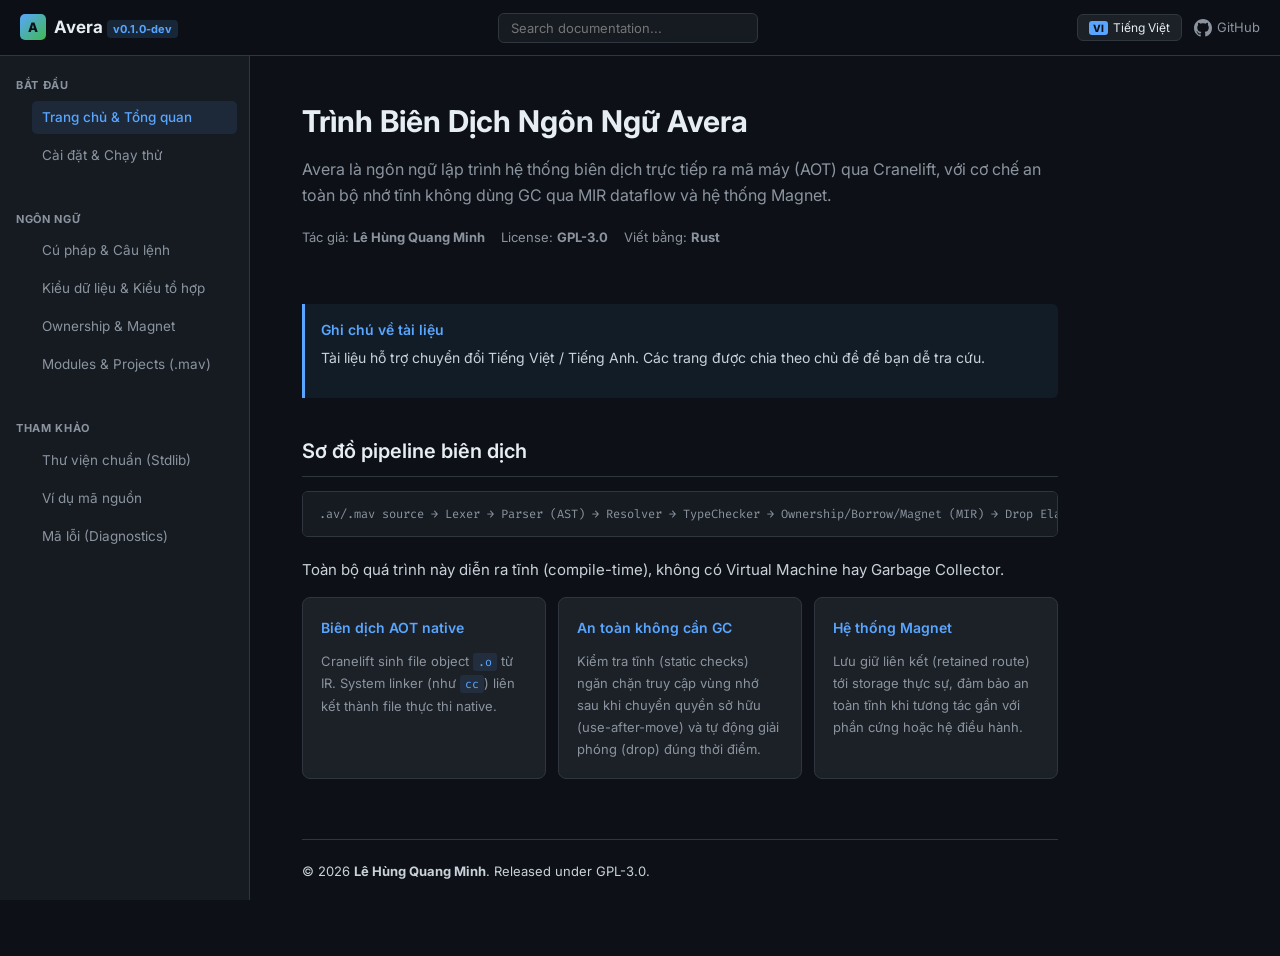
==== commit 367b976a: "sua may cai semantic sai bet voi magnet pointer c ffi" ====
--- a/site/index.html
+++ b/site/index.html
@@ -14,7 +14,7 @@
   <div class="nav-l">
     <a href="index.html" class="logo">
       <div class="logo-mark">A</div>
-      <span class="logo-text">Avera <span class="vtag">v0.1.0</span></span>
+      <span class="logo-text">Avera <span class="vtag">v0.1.0-dev</span></span>
     </a>
   </div>
   <div class="nav-c">
@@ -43,7 +43,7 @@
           <div class="ns-title"><span class="vi">Bắt đầu</span><span class="en hidden">Getting Started</span></div>
           <ul><li><a href="index.html" class="nav-link active"><span class="vi">Trang chủ & Tổng quan</span><span class="en hidden">Overview</span></a></li><li><a href="getting-started.html" class="nav-link"><span class="vi">Cài đặt & Chạy thử</span><span class="en hidden">Getting Started</span></a></li></ul></div><div class="nav-section">
           <div class="ns-title"><span class="vi">Ngôn ngữ</span><span class="en hidden">Language</span></div>
-          <ul><li><a href="syntax.html" class="nav-link"><span class="vi">Cú pháp & Câu lệnh</span><span class="en hidden">Syntax & Statements</span></a></li><li><a href="types.html" class="nav-link"><span class="vi">Kiểu dữ liệu & Kiểu tổ hợp</span><span class="en hidden">Types</span></a></li><li><a href="ownership-magnet.html" class="nav-link"><span class="vi">Ownership & Magnet Pointer</span><span class="en hidden">Ownership & Magnet</span></a></li></ul></div><div class="nav-section">
+          <ul><li><a href="syntax.html" class="nav-link"><span class="vi">Cú pháp & Câu lệnh</span><span class="en hidden">Syntax & Statements</span></a></li><li><a href="types.html" class="nav-link"><span class="vi">Kiểu dữ liệu & Kiểu tổ hợp</span><span class="en hidden">Types</span></a></li><li><a href="ownership-magnet.html" class="nav-link"><span class="vi">Ownership & Magnet</span><span class="en hidden">Ownership & Magnet</span></a></li><li><a href="modules.html" class="nav-link"><span class="vi">Modules & Projects (.mav)</span><span class="en hidden">Modules & Projects</span></a></li></ul></div><div class="nav-section">
           <div class="ns-title"><span class="vi">Tham khảo</span><span class="en hidden">Reference</span></div>
           <ul><li><a href="stdlib.html" class="nav-link"><span class="vi">Thư viện chuẩn (Stdlib)</span><span class="en hidden">Standard Library</span></a></li><li><a href="examples.html" class="nav-link"><span class="vi">Ví dụ mã nguồn</span><span class="en hidden">Code Examples</span></a></li><li><a href="diagnostics.html" class="nav-link"><span class="vi">Mã lỗi (Diagnostics)</span><span class="en hidden">Diagnostics</span></a></li></ul></div>
     </nav>
@@ -53,7 +53,7 @@
 <div class="hero doc-section">
   <h1><span class="vi">Trình Biên Dịch Ngôn Ngữ Avera</span><span class="en hidden">The Avera Programming Language</span></h1>
   <p class="lead">
-    <span class="vi">Avera là ngôn ngữ lập trình hệ thống biên dịch trực tiếp ra mã máy (AOT) sử dụng Cranelift backend, cơ chế kiểm tra Ownership qua phân tích luồng dữ liệu MIR tại thời điểm biên dịch, và hệ thống con trỏ Magnet đặc thù.</span><span class="en hidden">Avera is an ahead-of-time (AOT) native systems language compiled to machine code via Cranelift, with compile-time memory safety enforced through MIR dataflow analysis and a unique Magnet pointer discipline.</span>
+    <span class="vi">Avera là ngôn ngữ lập trình hệ thống biên dịch trực tiếp ra mã máy (AOT) qua Cranelift, với cơ chế an toàn bộ nhớ tĩnh không dùng GC qua MIR dataflow và hệ thống Magnet.</span><span class="en hidden">Avera is an ahead-of-time (AOT) native systems language compiled via Cranelift, featuring GC-free static memory safety through MIR dataflow and the Magnet system.</span>
   </p>
   <div class="meta">
     <span><span class="vi">Tác giả</span><span class="en hidden">Author</span>: <strong>Lê Hùng Quang Minh</strong></span>
@@ -64,49 +64,36 @@
 
 <div class="notice">
   <div class="nt"><span class="vi">Ghi chú về tài liệu</span><span class="en hidden">Documentation Note</span></div>
-  <p class="vi">Tài liệu hỗ trợ chuyển đổi Tiếng Việt / Tiếng Anh. Các trang được chia theo chủ đề để bạn dễ tra cứu. Mọi cú pháp trong tài liệu này được trích xuất trực tiếp từ mã nguồn Rust của trình biên dịch — không có nội dung suy đoán.</p>
-  <p class="en hidden">This documentation supports Vietnamese / English toggle. Each page covers a dedicated topic. All syntax shown here is extracted directly from the compiler Rust source — nothing is made up.</p>
+  <p class="vi">Tài liệu hỗ trợ chuyển đổi Tiếng Việt / Tiếng Anh. Các trang được chia theo chủ đề để bạn dễ tra cứu.</p>
+  <p class="en hidden">This documentation supports Vietnamese / English toggle. Each page covers a dedicated topic.</p>
 </div>
 
 <div class="doc-section">
   <h2><span class="vi">Sơ đồ pipeline biên dịch</span><span class="en hidden">Compiler Pipeline</span></h2>
   <div class="pipeline">
-    .av source → Lexer (token stream) → Parser (AST) → Resolver (name resolution) →
-    TypeChecker → Ownership+Borrow+Magnet check (MIR) → Drop Elaboration → Cranelift IR → .o → Linker → native binary
+    .av/.mav source → Lexer → Parser (AST) → Resolver → TypeChecker →
+    Ownership/Borrow/Magnet (MIR) → Drop Elaboration → Cranelift IR → .o → Linker
   </div>
-  <p class="vi">Toàn bộ quá trình này xảy ra một lần, không có Garbage Collector, không có Virtual Machine.</p>
-  <p class="en hidden">This entire pipeline runs once per program. There is no garbage collector and no virtual machine.</p>
+  <p class="vi">Toàn bộ quá trình này diễn ra tĩnh (compile-time), không có Virtual Machine hay Garbage Collector.</p>
+  <p class="en hidden">This entire pipeline is static (compile-time). There is no VM or GC.</p>
 
   <div class="grid3">
     <div class="card">
       <h3><span class="vi">Biên dịch AOT native</span><span class="en hidden">AOT Native Compilation</span></h3>
-      <p class="vi">Cranelift sinh file object <code>.o</code> từ IR, sau đó hệ thống C linker (<code>cc</code>) liên kết thành file thực thi. Không cần VM hay GC.</p>
-      <p class="en hidden">Cranelift emits <code>.o</code> object files from its IR. The system C linker (<code>cc</code>) produces the final binary. No VM or GC.</p>
+      <p class="vi">Cranelift sinh file object <code>.o</code> từ IR. System linker (như <code>cc</code>) liên kết thành file thực thi native.</p>
+      <p class="en hidden">Cranelift emits <code>.o</code> object files. A system linker (like <code>cc</code>) produces the final native binary.</p>
     </div>
     <div class="card">
-      <h3><span class="vi">Ownership & Drop xác định</span><span class="en hidden">Deterministic Ownership & Drop</span></h3>
-      <p class="vi">Biến chuyển qua các trạng thái <code>Uninit → Init → Moved/Dropped</code>. Drop Elaborator chèn lệnh giải phóng chính xác vào CFG trước khi sinh mã.</p>
-      <p class="en hidden">Variables move through states <code>Uninit → Init → Moved/Dropped</code>. Drop Elaborator inserts precise deallocation into the MIR CFG before codegen.</p>
+      <h3><span class="vi">An toàn không cần GC</span><span class="en hidden">GC-Free Safety</span></h3>
+      <p class="vi">Kiểm tra tĩnh (static checks) ngăn chặn truy cập vùng nhớ sau khi chuyển quyền sở hữu (use-after-move) và tự động giải phóng (drop) đúng thời điểm.</p>
+      <p class="en hidden">Static checks prevent use-after-move errors and automatically insert safe deallocations (drops) at the right time.</p>
     </div>
     <div class="card">
-      <h3><span class="vi">Con trỏ Magnet (~)</span><span class="en hidden">Magnet Pointer (~)</span></h3>
-      <p class="vi">Con trỏ <code>~m</code> gắn vào địa chỉ runtime thực của một biến. Trình biên dịch kiểm tra tĩnh để đảm bảo magnet không trỏ vào vùng nhớ đã bị move hay drop.</p>
-      <p class="en hidden">A <code>~m</code> magnet pointer attaches to the live runtime address of a variable. The compiler statically verifies it never points to a moved or dropped location.</p>
+      <h3><span class="vi">Hệ thống Magnet</span><span class="en hidden">Magnet System</span></h3>
+      <p class="vi">Lưu giữ liên kết (retained route) tới storage thực sự, đảm bảo an toàn tĩnh khi tương tác gần với phần cứng hoặc hệ điều hành.</p>
+      <p class="en hidden">Retains a route to physical storage, guaranteeing static safety while allowing low-level interactions.</p>
     </div>
   </div>
-</div>
-
-<div class="doc-section">
-  <h2><span class="vi">Điều hướng nhanh</span><span class="en hidden">Quick Navigation</span></h2>
-  <ul class="qlinks">
-    <li><a href="getting-started.html"><span class="vi">Cài đặt & Chạy thử</span><span class="en hidden">Getting Started</span></a> — <span class="vi">Hướng dẫn build từ source và chạy chương trình Hello World đầu tiên.</span><span class="en hidden">Build from source and run your first Hello World program.</span></li>
-    <li><a href="syntax.html"><span class="vi">Cú pháp & Câu lệnh</span><span class="en hidden">Syntax & Statements</span></a> — <span class="vi">Khai báo biến (<code>:name = val</code>), hàm action, if/while/for/match, toán tử.</span><span class="en hidden">Variable bindings (<code>:name = val</code>), action functions, if/while/for/match, operators.</span></li>
-    <li><a href="types.html"><span class="vi">Kiểu dữ liệu</span><span class="en hidden">Types</span></a> — <span class="vi">Các kiểu nguyên thủy, <code>shape</code> (struct), <code>choice</code> (enum), Magnet type, Borrow type.</span><span class="en hidden">Primitives, <code>shape</code> (structs), <code>choice</code> (enums), Magnet types, Borrow types.</span></li>
-    <li><a href="ownership-magnet.html"><span class="vi">Ownership & Magnet</span><span class="en hidden">Ownership & Magnet</span></a> — <span class="vi">Quy tắc move/borrow/drop, cú pháp con trỏ Magnet và checker.</span><span class="en hidden">Move/borrow/drop rules, Magnet pointer syntax and checker rules.</span></li>
-    <li><a href="stdlib.html"><span class="vi">Thư viện chuẩn</span><span class="en hidden">Standard Library</span></a> — <span class="vi">Các hàm <code>print</code>, <code>input</code>, <code>alloc</code>, <code>exit</code> được cung cấp bởi compiler runtime.</span><span class="en hidden">Built-in functions like <code>print</code>, <code>input</code>, <code>alloc</code>, <code>exit</code> from the compiler runtime.</span></li>
-    <li><a href="examples.html"><span class="vi">Ví dụ mã nguồn</span><span class="en hidden">Code Examples</span></a> — <span class="vi">Các chương trình mẫu thực tế từ thư mục <code>examples/</code> của repository.</span><span class="en hidden">Real working programs from the repository's <code>examples/</code> folder.</span></li>
-    <li><a href="diagnostics.html"><span class="vi">Mã lỗi</span><span class="en hidden">Diagnostics</span></a> — <span class="vi">Bảng tra cứu mã lỗi theo giai đoạn biên dịch và cách khắc phục.</span><span class="en hidden">Error code lookup table by compiler stage and how to fix each error.</span></li>
-  </ul>
 </div>
 
     <footer class="footer">
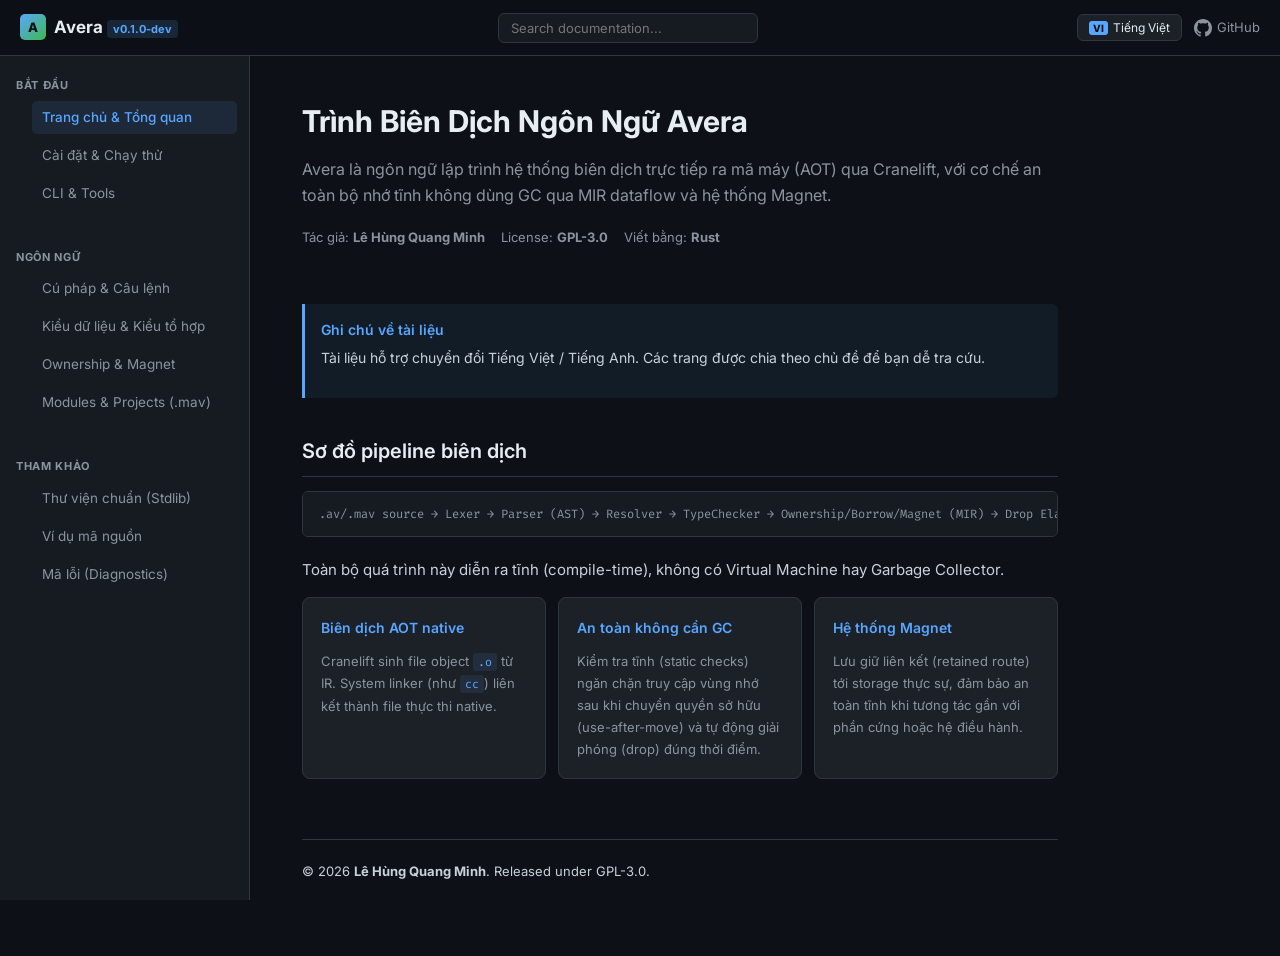
==== commit 51061aad: "them trang giai thich he thong command line interface cua avera" ====
--- a/site/index.html
+++ b/site/index.html
@@ -41,7 +41,7 @@
     <nav class="sidebar-nav">
       <div class="nav-section">
           <div class="ns-title"><span class="vi">Bắt đầu</span><span class="en hidden">Getting Started</span></div>
-          <ul><li><a href="index.html" class="nav-link active"><span class="vi">Trang chủ & Tổng quan</span><span class="en hidden">Overview</span></a></li><li><a href="getting-started.html" class="nav-link"><span class="vi">Cài đặt & Chạy thử</span><span class="en hidden">Getting Started</span></a></li></ul></div><div class="nav-section">
+          <ul><li><a href="index.html" class="nav-link active"><span class="vi">Trang chủ & Tổng quan</span><span class="en hidden">Overview</span></a></li><li><a href="getting-started.html" class="nav-link"><span class="vi">Cài đặt & Chạy thử</span><span class="en hidden">Getting Started</span></a></li><li><a href="cli.html" class="nav-link"><span class="vi">CLI & Tools</span><span class="en hidden">CLI & Tools</span></a></li></ul></div><div class="nav-section">
           <div class="ns-title"><span class="vi">Ngôn ngữ</span><span class="en hidden">Language</span></div>
           <ul><li><a href="syntax.html" class="nav-link"><span class="vi">Cú pháp & Câu lệnh</span><span class="en hidden">Syntax & Statements</span></a></li><li><a href="types.html" class="nav-link"><span class="vi">Kiểu dữ liệu & Kiểu tổ hợp</span><span class="en hidden">Types</span></a></li><li><a href="ownership-magnet.html" class="nav-link"><span class="vi">Ownership & Magnet</span><span class="en hidden">Ownership & Magnet</span></a></li><li><a href="modules.html" class="nav-link"><span class="vi">Modules & Projects (.mav)</span><span class="en hidden">Modules & Projects</span></a></li></ul></div><div class="nav-section">
           <div class="ns-title"><span class="vi">Tham khảo</span><span class="en hidden">Reference</span></div>
